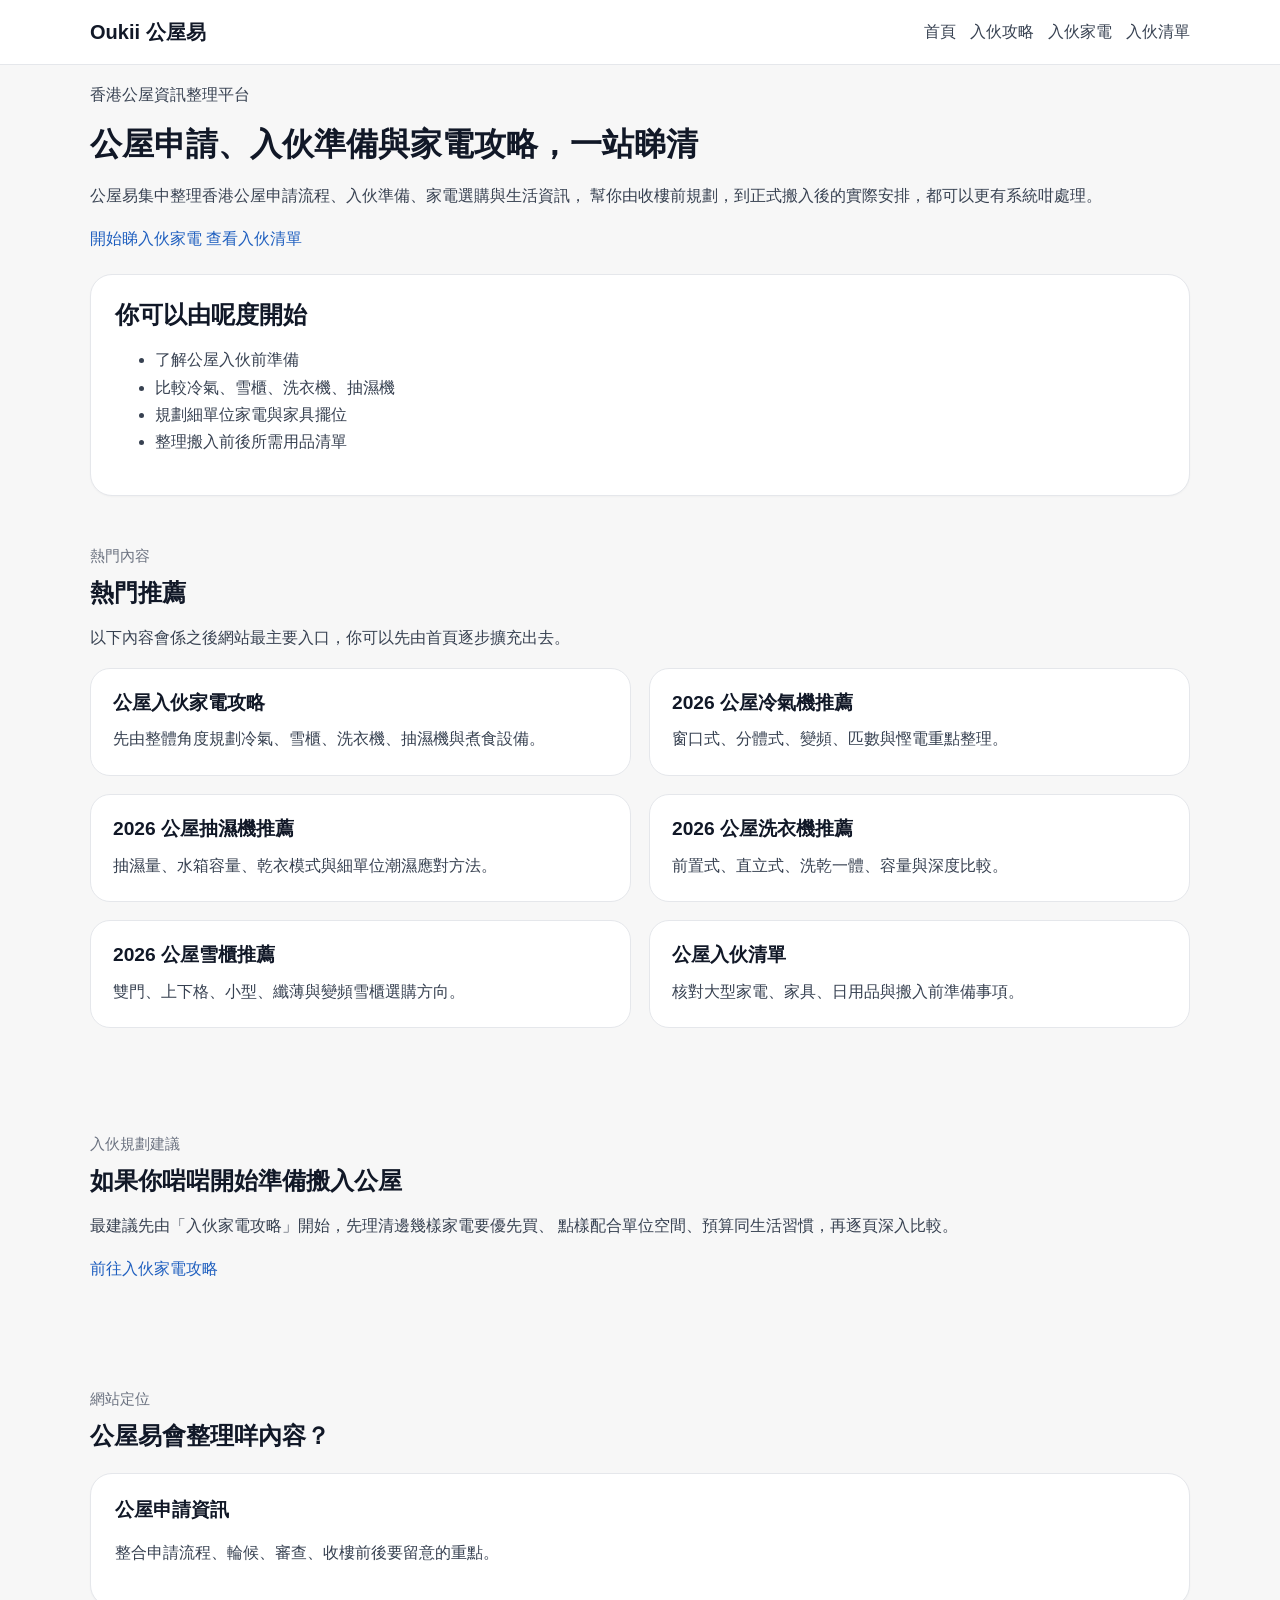
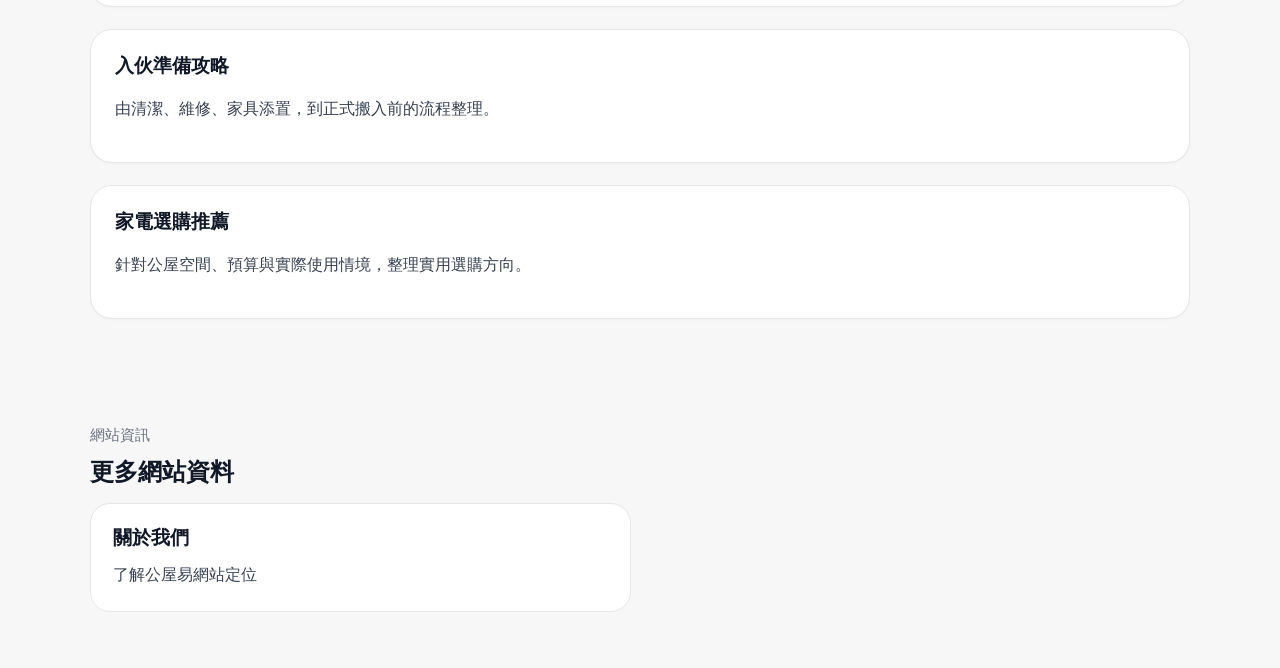
==== index.html @ 8ed2018b "Add all website pages" ====
<!DOCTYPE html>
<html lang="zh-HK">
<head>
  <meta charset="UTF-8">
  <meta name="viewport" content="width=device-width, initial-scale=1.0">
  <title>Oukii 公屋易｜香港公屋申請、入伙與家電攻略</title>
  <meta name="description" content="公屋易整理香港公屋申請流程、入伙準備、家電選購與實用生活資訊，協助住戶更有系統規劃新居。">
  <link rel="canonical" href="https://oukii.com/">
  <link rel="stylesheet" href="style.css">
</head>
<body>
  <header class="topbar">
    <div class="container topbar-inner">
      <a href="index.html" class="brand">Oukii 公屋易</a>

      <button class="menu-toggle" type="button" onclick="toggleMenu()" aria-label="切換選單">
        ☰
      </button>

      <nav class="nav" id="navLinks">
        <a href="index.html">首頁</a>
        <a href="move-in-guide.html">入伙攻略</a>
        <a href="move-in-appliances.html">入伙家電</a>
        <a href="move-in-checklist.html">入伙清單</a>
      </nav>
    </div>
  </header>

  <main>
    <section class="hero">
      <div class="container hero-grid">
        <div class="hero-copy">
          <p class="eyebrow">香港公屋資訊整理平台</p>
          <h1>公屋申請、入伙準備與家電攻略，一站睇清</h1>
          <p class="hero-text">
            公屋易集中整理香港公屋申請流程、入伙準備、家電選購與生活資訊，
            幫你由收樓前規劃，到正式搬入後的實際安排，都可以更有系統咁處理。
          </p>

          <div class="hero-actions">
            <a class="btn btn-primary" href="move-in-appliances.html">開始睇入伙家電</a>
            <a class="btn btn-secondary" href="move-in-checklist.html">查看入伙清單</a>
          </div>
        </div>

        <div class="hero-card card">
          <h2>你可以由呢度開始</h2>
          <ul class="hero-list">
            <li>了解公屋入伙前準備</li>
            <li>比較冷氣、雪櫃、洗衣機、抽濕機</li>
            <li>規劃細單位家電與家具擺位</li>
            <li>整理搬入前後所需用品清單</li>
          </ul>
        </div>
      </div>
    </section>

    <section class="section">
      <div class="container">
        <div class="section-heading">
          <p class="section-label">熱門內容</p>
          <h2>熱門推薦</h2>
          <p>以下內容會係之後網站最主要入口，你可以先由首頁逐步擴充出去。</p>
        </div>

        <div class="link-grid">
          <a class="link-card" href="move-in-appliances.html">
            <h3>公屋入伙家電攻略</h3>
            <p>先由整體角度規劃冷氣、雪櫃、洗衣機、抽濕機與煮食設備。</p>
          </a>

          <a class="link-card" href="best-aircon-guide.html">
            <h3>2026 公屋冷氣機推薦</h3>
            <p>窗口式、分體式、變頻、匹數與慳電重點整理。</p>
          </a>

          <a class="link-card" href="best-dehumidifier-guide.html">
            <h3>2026 公屋抽濕機推薦</h3>
            <p>抽濕量、水箱容量、乾衣模式與細單位潮濕應對方法。</p>
          </a>

          <a class="link-card" href="best-washing-machine-guide.html">
            <h3>2026 公屋洗衣機推薦</h3>
            <p>前置式、直立式、洗乾一體、容量與深度比較。</p>
          </a>

          <a class="link-card" href="best-fridge-guide.html">
            <h3>2026 公屋雪櫃推薦</h3>
            <p>雙門、上下格、小型、纖薄與變頻雪櫃選購方向。</p>
          </a>

          <a class="link-card" href="move-in-checklist.html">
            <h3>公屋入伙清單</h3>
            <p>核對大型家電、家具、日用品與搬入前準備事項。</p>
          </a>
        </div>
      </div>
    </section>

    <section class="section section-alt">
      <div class="container">
        <div class="cta-box">
          <div>
            <p class="section-label">入伙規劃建議</p>
            <h2>如果你啱啱開始準備搬入公屋</h2>
            <p>
              最建議先由「入伙家電攻略」開始，先理清邊幾樣家電要優先買、
              點樣配合單位空間、預算同生活習慣，再逐頁深入比較。
            </p>
          </div>
          <div class="cta-actions">
            <a class="btn btn-primary" href="move-in-appliances.html">前往入伙家電攻略</a>
          </div>
        </div>
      </div>
    </section>

    <section class="section">
      <div class="container">
        <div class="section-heading">
          <p class="section-label">網站定位</p>
          <h2>公屋易會整理咩內容？</h2>
        </div>

        <div class="info-grid">
          <div class="card info-card">
            <h3>公屋申請資訊</h3>
            <p>整合申請流程、輪候、審查、收樓前後要留意的重點。</p>
          </div>

          <div class="card info-card">
            <h3>入伙準備攻略</h3>
            <p>由清潔、維修、家具添置，到正式搬入前的流程整理。</p>
          </div>

          <div class="card info-card">
            <h3>家電選購推薦</h3>
            <p>針對公屋空間、預算與實際使用情境，整理實用選購方向。</p>
          </div>
        </div>
      </div>
    </section>

    <section class="section">
      <div class="container">
        <div class="section-heading">
          <p class="section-label">網站資訊</p>
          <h2>更多網站資料</h2>
        </div>

        <div class="link-grid">
          <a class="link-card" href="about.html">
            <h3>關於我們</h3>
            <p>了解公屋易網站定位
---- style.css ----
* {
  box-sizing: border-box;
}

body {
  margin: 0;
  font-family: "Noto Sans TC", "PingFang TC", "Microsoft JhengHei", sans-serif;
  background: #f7f7f7;
  color: #222;
  line-height: 1.7;
}

a {
  color: #1f5fbf;
  text-decoration: none;
}

a:hover {
  text-decoration: underline;
}

.container {
  width: min(1100px, 92%);
  margin: 0 auto;
}

.topbar {
  background: #ffffff;
  border-bottom: 1px solid #e5e7eb;
  position: sticky;
  top: 0;
  z-index: 100;
}

.topbar-inner {
  display: flex;
  align-items: center;
  justify-content: space-between;
  gap: 16px;
  min-height: 64px;
}

.brand {
  font-size: 1.25rem;
  font-weight: 700;
  color: #111827;
}

.nav {
  display: flex;
  flex-wrap: wrap;
  gap: 14px;
}

.nav a {
  color: #374151;
  font-weight: 500;
}

.menu-toggle {
  display: none;
  border: 1px solid #d1d5db;
  background: #fff;
  border-radius: 10px;
  padding: 8px 12px;
  cursor: pointer;
}

.section {
  padding: 32px 0 56px;
}

.section-label {
  color: #6b7280;
  font-size: 0.95rem;
  margin-bottom: 8px;
}

h1, h2, h3 {
  line-height: 1.3;
  color: #111827;
  margin-top: 0;
}

h1 {
  font-size: 2rem;
  margin-bottom: 16px;
}

h2 {
  font-size: 1.5rem;
  margin-bottom: 14px;
}

h3 {
  font-size: 1.2rem;
  margin-bottom: 10px;
}

p, li {
  font-size: 1rem;
  color: #374151;
}

.card {
  background: #ffffff;
  border: 1px solid #e5e7eb;
  border-radius: 22px;
  padding: 24px;
  margin-top: 22px;
  box-shadow: 0 1px 2px rgba(0, 0, 0, 0.03);
}

.info-card ul,
.info-card ol {
  padding-left: 1.4rem;
  margin: 0;
}

.info-card li + li {
  margin-top: 8px;
}

.link-grid {
  display: grid;
  grid-template-columns: repeat(2, minmax(0, 1fr));
  gap: 18px;
  margin-top: 16px;
}

.link-card {
  display: block;
  background: #fff;
  border: 1px solid #e5e7eb;
  border-radius: 20px;
  padding: 22px;
  transition: transform 0.15s ease, box-shadow 0.15s ease, border-color 0.15s ease;
  min-width: 0;
}

.link-card:hover {
  transform: translateY(-2px);
  box-shadow: 0 6px 18px rgba(0, 0, 0, 0.06);
  border-color: #cbd5e1;
  text-decoration: none;
}

.link-card h3 {
  margin-bottom: 10px;
  word-break: break-word;
}

.link-card p {
  margin: 0;
  word-break: break-word;
}

.related-reading .link-grid {
  margin-top: 18px;
}

.footer {
  background: #ffffff;
  border-top: 1px solid #e5e7eb;
  margin-top: 40px;
  padding: 28px 0;
}

.footer-links {
  display: flex;
  flex-wrap: wrap;
  gap: 12px 18px;
}

.footer-links a {
  color: #374151;
  font-size: 0.95rem;
}

img {
  max-width: 100%;
  height: auto;
  display: block;
}

@media (max-width: 900px) {
  .link-grid {
    grid-template-columns: 1fr;
  }
}

@media (max-width: 768px) {
  .topbar-inner {
    flex-wrap: wrap;
    align-items: flex-start;
    padding: 10px 0;
  }

  .menu-toggle {
    display: inline-block;
  }

  .nav {
    display: none;
    width: 100%;
    flex-direction: column;
    gap: 10px;
    padding-bottom: 10px;
  }

  .nav.show {
    display: flex;
  }

  h1 {
    font-size: 1.7rem;
  }

  h2 {
    font-size: 1.3rem;
  }

  .card,
  .link-card {
    padding: 18px;
  }

  .container {
    width: min(100%, 94%);
  }
}
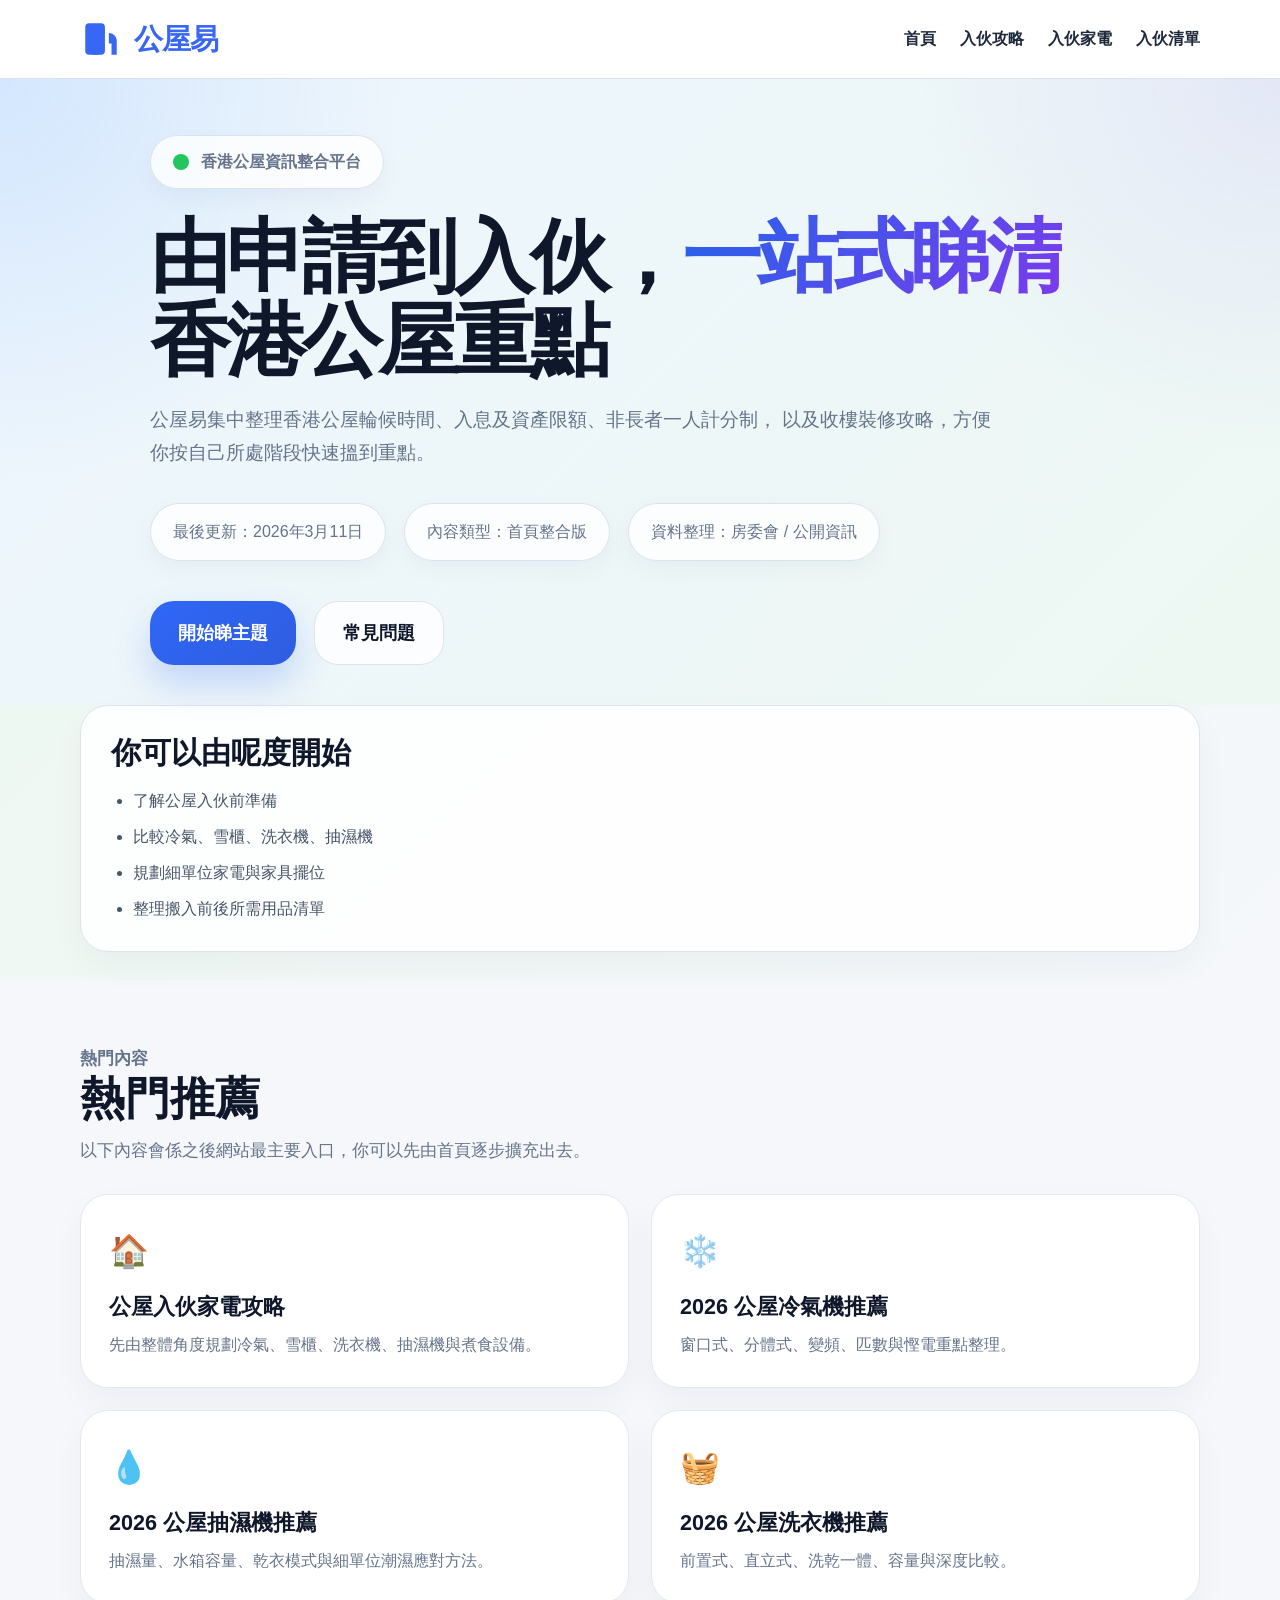
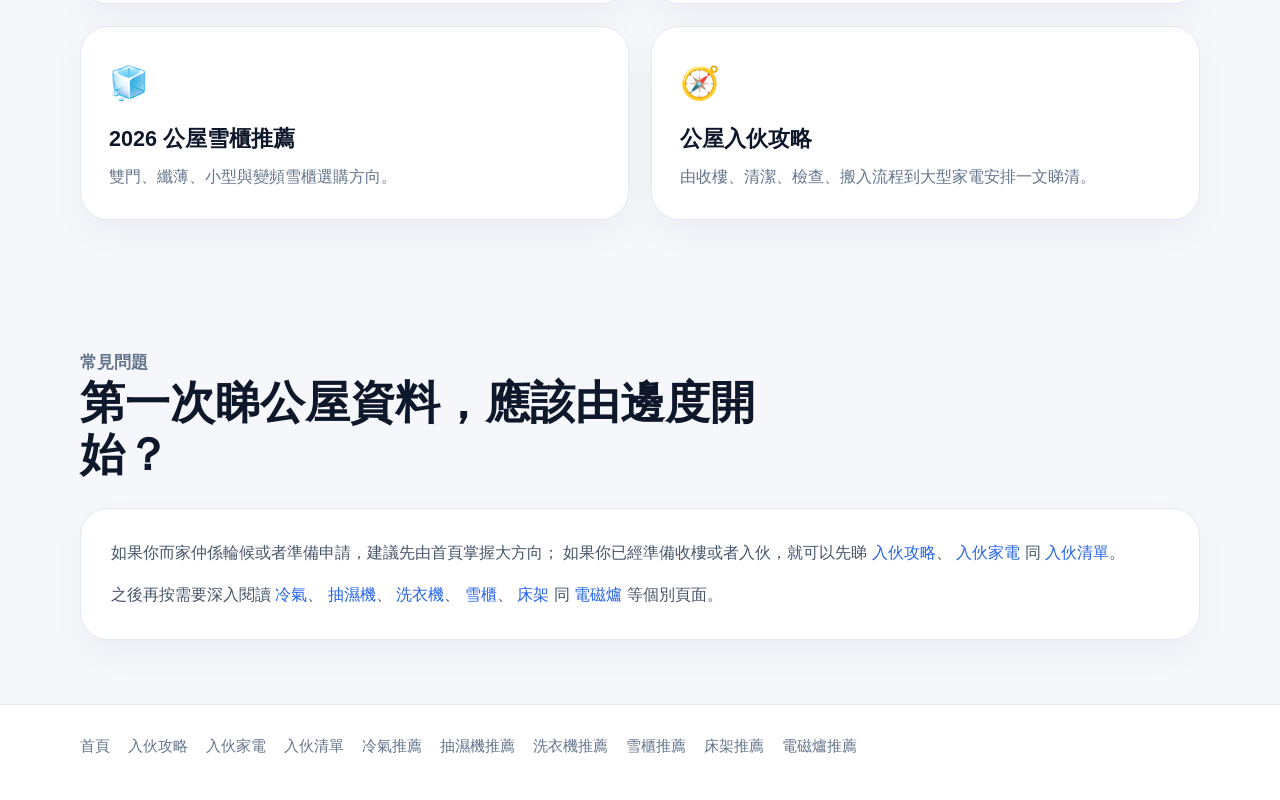
==== commit 7d80b884: "Update 3 pages" ====
--- a/index.html
+++ b/index.html
@@ -3,49 +3,89 @@
 <head>
   <meta charset="UTF-8">
   <meta name="viewport" content="width=device-width, initial-scale=1.0">
-  <title>Oukii 公屋易｜香港公屋申請、入伙與家電攻略</title>
-  <meta name="description" content="公屋易整理香港公屋申請流程、入伙準備、家電選購與實用生活資訊，協助住戶更有系統規劃新居。">
+  <title>公屋易｜由申請到入伙，一站式睇清香港公屋重點</title>
+  <meta name="description" content="公屋易集中整理香港公屋輪候時間、入息及資產限額、非長者一人計分制，以及入伙與收樓準備資訊，方便你按所處階段快速搵到重點。">
   <link rel="canonical" href="https://oukii.com/">
   <link rel="stylesheet" href="style.css">
 </head>
 <body>
-  <header class="topbar">
-    <div class="container topbar-inner">
-      <a href="index.html" class="brand">Oukii 公屋易</a>
+  <header class="site-header">
+    <div class="container header-inner">
+      <a href="index.html" class="site-brand" aria-label="公屋易首頁">
+        <span class="brand-icon">
+          <svg viewBox="0 0 64 64" aria-hidden="true">
+            <rect x="8" y="8" width="30" height="48" rx="6"></rect>
+            <rect x="15" y="15" width="6" height="6" rx="1"></rect>
+            <rect x="25" y="15" width="6" height="6" rx="1"></rect>
+            <rect x="15" y="25" width="6" height="6" rx="1"></rect>
+            <rect x="25" y="25" width="6" height="6" rx="1"></rect>
+            <rect x="19" y="40" width="10" height="16" rx="2"></rect>
+            <path d="M44 23c6 0 12 5 12 12v21h-8V39h-4z"></path>
+          </svg>
+        </span>
+        <span class="brand-text">公屋易</span>
+      </a>
 
-      <button class="menu-toggle" type="button" onclick="toggleMenu()" aria-label="切換選單">
-        ☰
-      </button>
-
-      <nav class="nav" id="navLinks">
+      <nav class="desktop-nav" aria-label="主要導航">
         <a href="index.html">首頁</a>
         <a href="move-in-guide.html">入伙攻略</a>
         <a href="move-in-appliances.html">入伙家電</a>
         <a href="move-in-checklist.html">入伙清單</a>
       </nav>
+
+      <button class="menu-toggle" type="button" onclick="toggleMenu()" aria-label="切換選單">☰</button>
     </div>
+
+    <nav class="mobile-nav" id="mobileNav" aria-label="手機導航">
+      <a href="index.html">首頁</a>
+      <a href="move-in-guide.html">入伙攻略</a>
+      <a href="move-in-appliances.html">入伙家電</a>
+      <a href="move-in-checklist.html">入伙清單</a>
+      <a href="best-aircon-guide.html">冷氣推薦</a>
+      <a href="best-dehumidifier-guide.html">抽濕機推薦</a>
+      <a href="best-washing-machine-guide.html">洗衣機推薦</a>
+      <a href="best-fridge-guide.html">雪櫃推薦</a>
+      <a href="best-bed-guide.html">床架推薦</a>
+      <a href="best-induction-cooker-guide.html">電磁爐推薦</a>
+    </nav>
   </header>
 
   <main>
-    <section class="hero">
-      <div class="container hero-grid">
-        <div class="hero-copy">
-          <p class="eyebrow">香港公屋資訊整理平台</p>
-          <h1>公屋申請、入伙準備與家電攻略，一站睇清</h1>
-          <p class="hero-text">
-            公屋易集中整理香港公屋申請流程、入伙準備、家電選購與生活資訊，
-            幫你由收樓前規劃，到正式搬入後的實際安排，都可以更有系統咁處理。
-          </p>
-
-          <div class="hero-actions">
-            <a class="btn btn-primary" href="move-in-appliances.html">開始睇入伙家電</a>
-            <a class="btn btn-secondary" href="move-in-checklist.html">查看入伙清單</a>
-          </div>
+    <section class="hero-section">
+      <div class="container hero-wrap">
+        <div class="hero-topline">
+          <span class="status-dot"></span>
+          香港公屋資訊整合平台
         </div>
 
-        <div class="hero-card card">
+        <h1 class="hero-title">
+          由申請到入伙，<span class="highlight">一站式睇清</span><br>
+          香港公屋重點
+        </h1>
+
+        <p class="hero-desc">
+          公屋易集中整理香港公屋輪候時間、入息及資產限額、非長者一人計分制，
+          以及收樓裝修攻略，方便你按自己所處階段快速搵到重點。
+        </p>
+
+        <div class="hero-meta">
+          <span class="meta-pill">最後更新：2026年3月11日</span>
+          <span class="meta-pill">內容類型：首頁整合版</span>
+          <span class="meta-pill">資料整理：房委會 / 公開資訊</span>
+        </div>
+
+        <div class="hero-actions">
+          <a href="#topics" class="primary-btn">開始睇主題</a>
+          <a href="#faq" class="secondary-btn">常見問題</a>
+        </div>
+      </div>
+    </section>
+
+    <section class="quick-section">
+      <div class="container">
+        <div class="quick-card">
           <h2>你可以由呢度開始</h2>
-          <ul class="hero-list">
+          <ul>
             <li>了解公屋入伙前準備</li>
             <li>比較冷氣、雪櫃、洗衣機、抽濕機</li>
             <li>規劃細單位家電與家具擺位</li>
@@ -55,100 +95,100 @@
       </div>
     </section>
 
-    <section class="section">
+    <section class="topics-section" id="topics">
       <div class="container">
         <div class="section-heading">
-          <p class="section-label">熱門內容</p>
+          <p class="section-kicker">熱門內容</p>
           <h2>熱門推薦</h2>
           <p>以下內容會係之後網站最主要入口，你可以先由首頁逐步擴充出去。</p>
         </div>
 
-        <div class="link-grid">
-          <a class="link-card" href="move-in-appliances.html">
+        <div class="feature-grid">
+          <a class="feature-card" href="move-in-appliances.html">
+            <div class="feature-icon">🏠</div>
             <h3>公屋入伙家電攻略</h3>
             <p>先由整體角度規劃冷氣、雪櫃、洗衣機、抽濕機與煮食設備。</p>
           </a>
 
-          <a class="link-card" href="best-aircon-guide.html">
+          <a class="feature-card" href="best-aircon-guide.html">
+            <div class="feature-icon">❄️</div>
             <h3>2026 公屋冷氣機推薦</h3>
             <p>窗口式、分體式、變頻、匹數與慳電重點整理。</p>
           </a>
 
-          <a class="link-card" href="best-dehumidifier-guide.html">
+          <a class="feature-card" href="best-dehumidifier-guide.html">
+            <div class="feature-icon">💧</div>
             <h3>2026 公屋抽濕機推薦</h3>
             <p>抽濕量、水箱容量、乾衣模式與細單位潮濕應對方法。</p>
           </a>
 
-          <a class="link-card" href="best-washing-machine-guide.html">
+          <a class="feature-card" href="best-washing-machine-guide.html">
+            <div class="feature-icon">🧺</div>
             <h3>2026 公屋洗衣機推薦</h3>
             <p>前置式、直立式、洗乾一體、容量與深度比較。</p>
           </a>
 
-          <a class="link-card" href="best-fridge-guide.html">
+          <a class="feature-card" href="best-fridge-guide.html">
+            <div class="feature-icon">🧊</div>
             <h3>2026 公屋雪櫃推薦</h3>
-            <p>雙門、上下格、小型、纖薄與變頻雪櫃選購方向。</p>
+            <p>雙門、纖薄、小型與變頻雪櫃選購方向。</p>
           </a>
 
-          <a class="link-card" href="move-in-checklist.html">
-            <h3>公屋入伙清單</h3>
-            <p>核對大型家電、家具、日用品與搬入前準備事項。</p>
+          <a class="feature-card" href="move-in-guide.html">
+            <div class="feature-icon">🧭</div>
+            <h3>公屋入伙攻略</h3>
+            <p>由收樓、清潔、檢查、搬入流程到大型家電安排一文睇清。</p>
           </a>
         </div>
       </div>
     </section>
 
-    <section class="section section-alt">
+    <section class="info-section" id="faq">
       <div class="container">
-        <div class="cta-box">
-          <div>
-            <p class="section-label">入伙規劃建議</p>
-            <h2>如果你啱啱開始準備搬入公屋</h2>
-            <p>
-              最建議先由「入伙家電攻略」開始，先理清邊幾樣家電要優先買、
-              點樣配合單位空間、預算同生活習慣，再逐頁深入比較。
-            </p>
-          </div>
-          <div class="cta-actions">
-            <a class="btn btn-primary" href="move-in-appliances.html">前往入伙家電攻略</a>
-          </div>
+        <div class="section-heading">
+          <p class="section-kicker">常見問題</p>
+          <h2>第一次睇公屋資料，應該由邊度開始？</h2>
+        </div>
+
+        <div class="faq-card">
+          <p>
+            如果你而家仲係輪候或者準備申請，建議先由首頁掌握大方向；
+            如果你已經準備收樓或者入伙，就可以先睇
+            <a href="move-in-guide.html">入伙攻略</a>、
+            <a href="move-in-appliances.html">入伙家電</a>
+            同 <a href="move-in-checklist.html">入伙清單</a>。
+          </p>
+          <p>
+            之後再按需要深入閱讀
+            <a href="best-aircon-guide.html">冷氣</a>、
+            <a href="best-dehumidifier-guide.html">抽濕機</a>、
+            <a href="best-washing-machine-guide.html">洗衣機</a>、
+            <a href="best-fridge-guide.html">雪櫃</a>、
+            <a href="best-bed-guide.html">床架</a>
+            同 <a href="best-induction-cooker-guide.html">電磁爐</a> 等個別頁面。
+          </p>
         </div>
       </div>
     </section>
+  </main>
 
-    <section class="section">
-      <div class="container">
-        <div class="section-heading">
-          <p class="section-label">網站定位</p>
-          <h2>公屋易會整理咩內容？</h2>
-        </div>
+  <footer class="site-footer">
+    <div class="container">
+      <div class="footer-links">
+        <a href="index.html">首頁</a>
+        <a href="move-in-guide.html">入伙攻略</a>
+        <a href="move-in-appliances.html">入伙家電</a>
+        <a href="move-in-checklist.html">入伙清單</a>
+        <a href="best-aircon-guide.html">冷氣推薦</a>
+        <a href="best-dehumidifier-guide.html">抽濕機推薦</a>
+        <a href="best-washing-machine-guide.html">洗衣機推薦</a>
+        <a href="best-fridge-guide.html">雪櫃推薦</a>
+        <a href="best-bed-guide.html">床架推薦</a>
+        <a href="best-induction-cooker-guide.html">電磁爐推薦</a>
+      </div>
+    </div>
+  </footer>
 
-        <div class="info-grid">
-          <div class="card info-card">
-            <h3>公屋申請資訊</h3>
-            <p>整合申請流程、輪候、審查、收樓前後要留意的重點。</p>
-          </div>
-
-          <div class="card info-card">
-            <h3>入伙準備攻略</h3>
-            <p>由清潔、維修、家具添置，到正式搬入前的流程整理。</p>
-          </div>
-
-          <div class="card info-card">
-            <h3>家電選購推薦</h3>
-            <p>針對公屋空間、預算與實際使用情境，整理實用選購方向。</p>
-          </div>
-        </div>
-      </div>
-    </section>
-
-    <section class="section">
-      <div class="container">
-        <div class="section-heading">
-          <p class="section-label">網站資訊</p>
-          <h2>更多網站資料</h2>
-        </div>
-
-        <div class="link-grid">
-          <a class="link-card" href="about.html">
-            <h3>關於我們</h3>
-            <p>了解公屋易網站定位
+  <script src="script.js"></script>
+</body>
+</html>
--- a/style.css
+++ b/style.css
@@ -1,169 +1,354 @@
 * {
   box-sizing: border-box;
+}
+
+html {
+  scroll-behavior: smooth;
 }
 
 body {
   margin: 0;
   font-family: "Noto Sans TC", "PingFang TC", "Microsoft JhengHei", sans-serif;
-  background: #f7f7f7;
-  color: #222;
-  line-height: 1.7;
+  color: #0f172a;
+  background: #f5f7fb;
+  line-height: 1.75;
 }
 
 a {
-  color: #1f5fbf;
   text-decoration: none;
-}
-
-a:hover {
-  text-decoration: underline;
+  color: #2563eb;
+}
+
+img,
+svg {
+  display: block;
+  max-width: 100%;
 }
 
 .container {
-  width: min(1100px, 92%);
+  width: min(1120px, 92%);
   margin: 0 auto;
 }
 
-.topbar {
-  background: #ffffff;
-  border-bottom: 1px solid #e5e7eb;
+.site-header {
   position: sticky;
   top: 0;
-  z-index: 100;
-}
-
-.topbar-inner {
+  z-index: 1000;
+  background: rgba(255, 255, 255, 0.92);
+  backdrop-filter: blur(14px);
+  border-bottom: 1px solid rgba(203, 213, 225, 0.7);
+}
+
+.header-inner {
+  min-height: 78px;
   display: flex;
   align-items: center;
   justify-content: space-between;
-  gap: 16px;
-  min-height: 64px;
-}
-
-.brand {
-  font-size: 1.25rem;
-  font-weight: 700;
-  color: #111827;
-}
-
-.nav {
+  gap: 18px;
+}
+
+.site-brand {
+  display: inline-flex;
+  align-items: center;
+  gap: 12px;
+}
+
+.brand-icon {
+  width: 42px;
+  height: 42px;
+  color: #3867f5;
+  flex-shrink: 0;
+}
+
+.brand-icon svg {
+  width: 100%;
+  height: 100%;
+  fill: currentColor;
+}
+
+.brand-text {
+  font-size: 1.8rem;
+  font-weight: 800;
+  letter-spacing: -0.03em;
+  color: #3867f5;
+}
+
+.desktop-nav {
+  display: flex;
+  align-items: center;
+  gap: 24px;
+}
+
+.desktop-nav a {
+  color: #1e293b;
+  font-weight: 600;
+}
+
+.desktop-nav a:hover {
+  color: #3867f5;
+}
+
+.menu-toggle {
+  display: none;
+  border: 1px solid #dbe3ef;
+  background: #fff;
+  color: #0f172a;
+  font-size: 1.4rem;
+  border-radius: 14px;
+  padding: 8px 12px;
+  cursor: pointer;
+}
+
+.mobile-nav {
+  display: none;
+  border-top: 1px solid #e5e7eb;
+  background: #ffffff;
+  padding: 10px 4%;
+}
+
+.mobile-nav a {
+  display: block;
+  padding: 12px 4px;
+  color: #1e293b;
+  font-weight: 600;
+}
+
+.mobile-nav.show {
+  display: block;
+}
+
+.hero-section {
+  padding: 56px 0 48px;
+  background:
+    radial-gradient(circle at top left, rgba(96, 165, 250, 0.18), transparent 28%),
+    radial-gradient(circle at top right, rgba(167, 139, 250, 0.14), transparent 26%),
+    linear-gradient(135deg, #edf5ff 0%, #eef8f2 100%);
+}
+
+.hero-wrap {
+  max-width: 980px;
+}
+
+.hero-topline {
+  width: fit-content;
+  display: inline-flex;
+  align-items: center;
+  gap: 12px;
+  padding: 12px 22px;
+  border-radius: 999px;
+  background: rgba(255, 255, 255, 0.82);
+  border: 1px solid #dbe3ef;
+  color: #64748b;
+  font-size: 1rem;
+  font-weight: 600;
+  box-shadow: 0 10px 25px rgba(15, 23, 42, 0.04);
+}
+
+.status-dot {
+  width: 16px;
+  height: 16px;
+  border-radius: 50%;
+  background: #22c55e;
+  display: inline-block;
+}
+
+.hero-title {
+  margin: 26px 0 20px;
+  font-size: clamp(2.5rem, 7vw, 5rem);
+  line-height: 1.05;
+  letter-spacing: -0.05em;
+  font-weight: 900;
+  color: #0f172a;
+}
+
+.highlight {
+  background: linear-gradient(135deg, #2563eb, #7c3aed);
+  -webkit-background-clip: text;
+  -webkit-text-fill-color: transparent;
+  background-clip: text;
+  color: transparent;
+}
+
+.hero-desc {
+  max-width: 860px;
+  margin: 0;
+  font-size: 1.18rem;
+  color: #64748b;
+}
+
+.hero-meta {
   display: flex;
   flex-wrap: wrap;
-  gap: 14px;
-}
-
-.nav a {
-  color: #374151;
+  gap: 16px 18px;
+  margin-top: 34px;
+}
+
+.meta-pill {
+  display: inline-flex;
+  align-items: center;
+  justify-content: center;
+  padding: 14px 22px;
+  min-height: 54px;
+  border-radius: 999px;
+  background: rgba(255, 255, 255, 0.82);
+  border: 1px solid #dbe3ef;
+  color: #64748b;
   font-weight: 500;
-}
-
-.menu-toggle {
-  display: none;
-  border: 1px solid #d1d5db;
-  background: #fff;
-  border-radius: 10px;
-  padding: 8px 12px;
-  cursor: pointer;
-}
-
-.section {
-  padding: 32px 0 56px;
-}
-
-.section-label {
-  color: #6b7280;
+  box-shadow: 0 8px 24px rgba(15, 23, 42, 0.04);
+}
+
+.hero-actions {
+  display: flex;
+  flex-wrap: wrap;
+  gap: 18px;
+  margin-top: 40px;
+}
+
+.primary-btn,
+.secondary-btn {
+  display: inline-flex;
+  align-items: center;
+  justify-content: center;
+  min-height: 64px;
+  padding: 0 28px;
+  border-radius: 24px;
+  font-size: 1.15rem;
+  font-weight: 800;
+  transition: transform 0.15s ease, box-shadow 0.15s ease;
+}
+
+.primary-btn {
+  background: linear-gradient(135deg, #2f67f6, #2f5de0);
+  color: #ffffff;
+  box-shadow: 0 18px 36px rgba(47, 103, 246, 0.24);
+}
+
+.secondary-btn {
+  background: rgba(255, 255, 255, 0.82);
+  color: #0f172a;
+  border: 1px solid #dbe3ef;
+}
+
+.quick-section {
+  margin-top: -8px;
+  padding: 0 0 28px;
+  background: linear-gradient(135deg, #eef8f2 0%, #f5f7fb 100%);
+}
+
+.quick-card {
+  background: rgba(255, 255, 255, 0.9);
+  border: 1px solid #dbe3ef;
+  border-radius: 28px;
+  padding: 28px 30px;
+  box-shadow: 0 14px 34px rgba(15, 23, 42, 0.04);
+}
+
+.quick-card h2 {
+  margin: 0 0 16px;
+  font-size: 1.9rem;
+  line-height: 1.2;
+}
+
+.quick-card ul {
+  margin: 0;
+  padding-left: 1.4rem;
+  color: #475569;
+}
+
+.quick-card li + li {
+  margin-top: 8px;
+}
+
+.topics-section,
+.info-section {
+  padding: 64px 0;
+}
+
+.section-heading {
+  max-width: 760px;
+  margin-bottom: 28px;
+}
+
+.section-kicker {
+  margin: 0 0 10px;
+  color: #64748b;
   font-size: 0.95rem;
-  margin-bottom: 8px;
-}
-
-h1, h2, h3 {
-  line-height: 1.3;
-  color: #111827;
-  margin-top: 0;
-}
-
-h1 {
-  font-size: 2rem;
-  margin-bottom: 16px;
-}
-
-h2 {
-  font-size: 1.5rem;
-  margin-bottom: 14px;
-}
-
-h3 {
-  font-size: 1.2rem;
-  margin-bottom: 10px;
-}
-
-p, li {
-  font-size: 1rem;
-  color: #374151;
-}
-
-.card {
-  background: #ffffff;
-  border: 1px solid #e5e7eb;
-  border-radius: 22px;
-  padding: 24px;
-  margin-top: 22px;
-  box-shadow: 0 1px 2px rgba(0, 0, 0, 0.03);
-}
-
-.info-card ul,
-.info-card ol {
-  padding-left: 1.4rem;
+  font-weight: 700;
+}
+
+.section-heading h2 {
+  margin: 0 0 12px;
+  font-size: clamp(1.9rem, 4vw, 2.8rem);
+  line-height: 1.15;
+  color: #0f172a;
+}
+
+.section-heading p {
   margin: 0;
-}
-
-.info-card li + li {
-  margin-top: 8px;
-}
-
-.link-grid {
+  color: #64748b;
+  font-size: 1.05rem;
+}
+
+.feature-grid {
   display: grid;
   grid-template-columns: repeat(2, minmax(0, 1fr));
-  gap: 18px;
-  margin-top: 16px;
-}
-
-.link-card {
+  gap: 22px;
+}
+
+.feature-card {
   display: block;
-  background: #fff;
-  border: 1px solid #e5e7eb;
-  border-radius: 20px;
-  padding: 22px;
+  background: #ffffff;
+  border: 1px solid #e2e8f0;
+  border-radius: 28px;
+  padding: 28px;
+  box-shadow: 0 14px 34px rgba(15, 23, 42, 0.04);
   transition: transform 0.15s ease, box-shadow 0.15s ease, border-color 0.15s ease;
-  min-width: 0;
-}
-
-.link-card:hover {
+}
+
+.feature-card:hover {
   transform: translateY(-2px);
-  box-shadow: 0 6px 18px rgba(0, 0, 0, 0.06);
-  border-color: #cbd5e1;
-  text-decoration: none;
-}
-
-.link-card h3 {
-  margin-bottom: 10px;
-  word-break: break-word;
-}
-
-.link-card p {
+  border-color: #c7d2fe;
+  box-shadow: 0 18px 40px rgba(59, 130, 246, 0.08);
+}
+
+.feature-icon {
+  font-size: 2rem;
+  margin-bottom: 14px;
+}
+
+.feature-card h3 {
+  margin: 0 0 10px;
+  font-size: 1.35rem;
+  line-height: 1.3;
+  color: #0f172a;
+}
+
+.feature-card p {
   margin: 0;
-  word-break: break-word;
-}
-
-.related-reading .link-grid {
-  margin-top: 18px;
-}
-
-.footer {
+  color: #64748b;
+}
+
+.faq-card {
   background: #ffffff;
-  border-top: 1px solid #e5e7eb;
-  margin-top: 40px;
-  padding: 28px 0;
+  border: 1px solid #e2e8f0;
+  border-radius: 28px;
+  padding: 30px;
+  box-shadow: 0 14px 34px rgba(15, 23, 42, 0.04);
+}
+
+.faq-card p {
+  margin: 0 0 14px;
+  color: #475569;
+}
+
+.faq-card p:last-child {
+  margin-bottom: 0;
+}
+
+.site-footer {
+  padding: 28px 0 40px;
+  background: #ffffff;
+  border-top: 1px solid #e2e8f0;
 }
 
 .footer-links {
@@ -173,59 +358,96 @@
 }
 
 .footer-links a {
-  color: #374151;
+  color: #64748b;
   font-size: 0.95rem;
 }
 
-img {
-  max-width: 100%;
-  height: auto;
-  display: block;
-}
-
-@media (max-width: 900px) {
-  .link-grid {
+@media (max-width: 768px) {
+  .desktop-nav {
+    display: none;
+  }
+
+  .menu-toggle {
+    display: inline-flex;
+    align-items: center;
+    justify-content: center;
+  }
+
+  .header-inner {
+    min-height: 72px;
+  }
+
+  .brand-text {
+    font-size: 1.5rem;
+  }
+
+  .brand-icon {
+    width: 38px;
+    height: 38px;
+  }
+
+  .hero-section {
+    padding: 34px 0 40px;
+  }
+
+  .hero-topline {
+    font-size: 0.94rem;
+    padding: 10px 18px;
+  }
+
+  .hero-title {
+    margin-top: 22px;
+    font-size: clamp(2.2rem, 11vw, 3.8rem);
+    line-height: 1.08;
+  }
+
+  .hero-desc {
+    font-size: 1.02rem;
+  }
+
+  .hero-meta {
+    gap: 14px;
+    margin-top: 28px;
+  }
+
+  .meta-pill {
+    width: 100%;
+    justify-content: center;
+    text-align: center;
+    padding: 13px 18px;
+  }
+
+  .hero-actions {
+    flex-direction: column;
+    gap: 16px;
+  }
+
+  .primary-btn,
+  .secondary-btn {
+    width: 100%;
+    min-height: 60px;
+    font-size: 1.08rem;
+  }
+
+  .quick-card {
+    padding: 24px;
+  }
+
+  .quick-card h2 {
+    font-size: 1.6rem;
+  }
+
+  .topics-section,
+  .info-section {
+    padding: 52px 0;
+  }
+
+  .feature-grid {
     grid-template-columns: 1fr;
   }
-}
-
-@media (max-width: 768px) {
-  .topbar-inner {
-    flex-wrap: wrap;
-    align-items: flex-start;
-    padding: 10px 0;
-  }
-
-  .menu-toggle {
-    display: inline-block;
-  }
-
-  .nav {
-    display: none;
-    width: 100%;
-    flex-direction: column;
-    gap: 10px;
-    padding-bottom: 10px;
-  }
-
-  .nav.show {
-    display: flex;
-  }
-
-  h1 {
-    font-size: 1.7rem;
-  }
-
-  h2 {
-    font-size: 1.3rem;
-  }
-
-  .card,
-  .link-card {
-    padding: 18px;
-  }
-
-  .container {
-    width: min(100%, 94%);
-  }
-}
+
+  .feature-card,
+  .faq-card {
+    padding: 24px;
+  }
+}
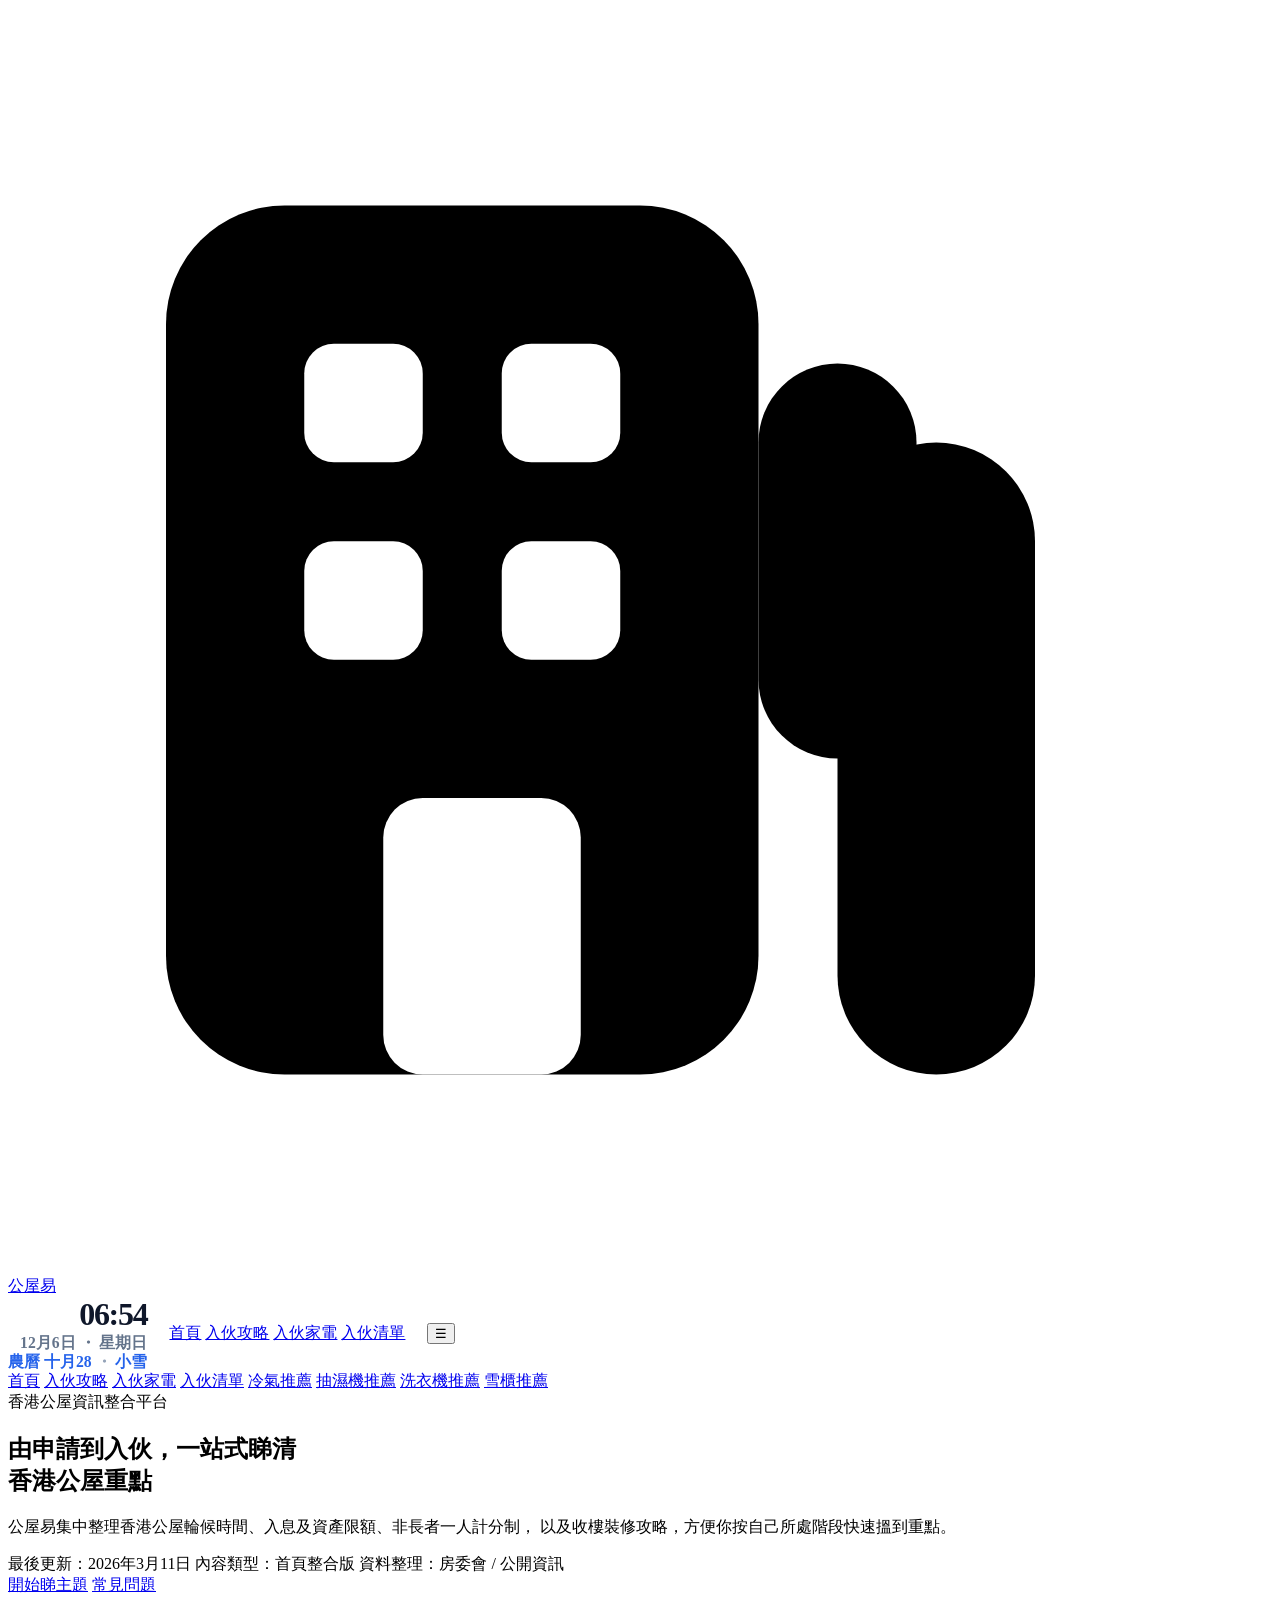
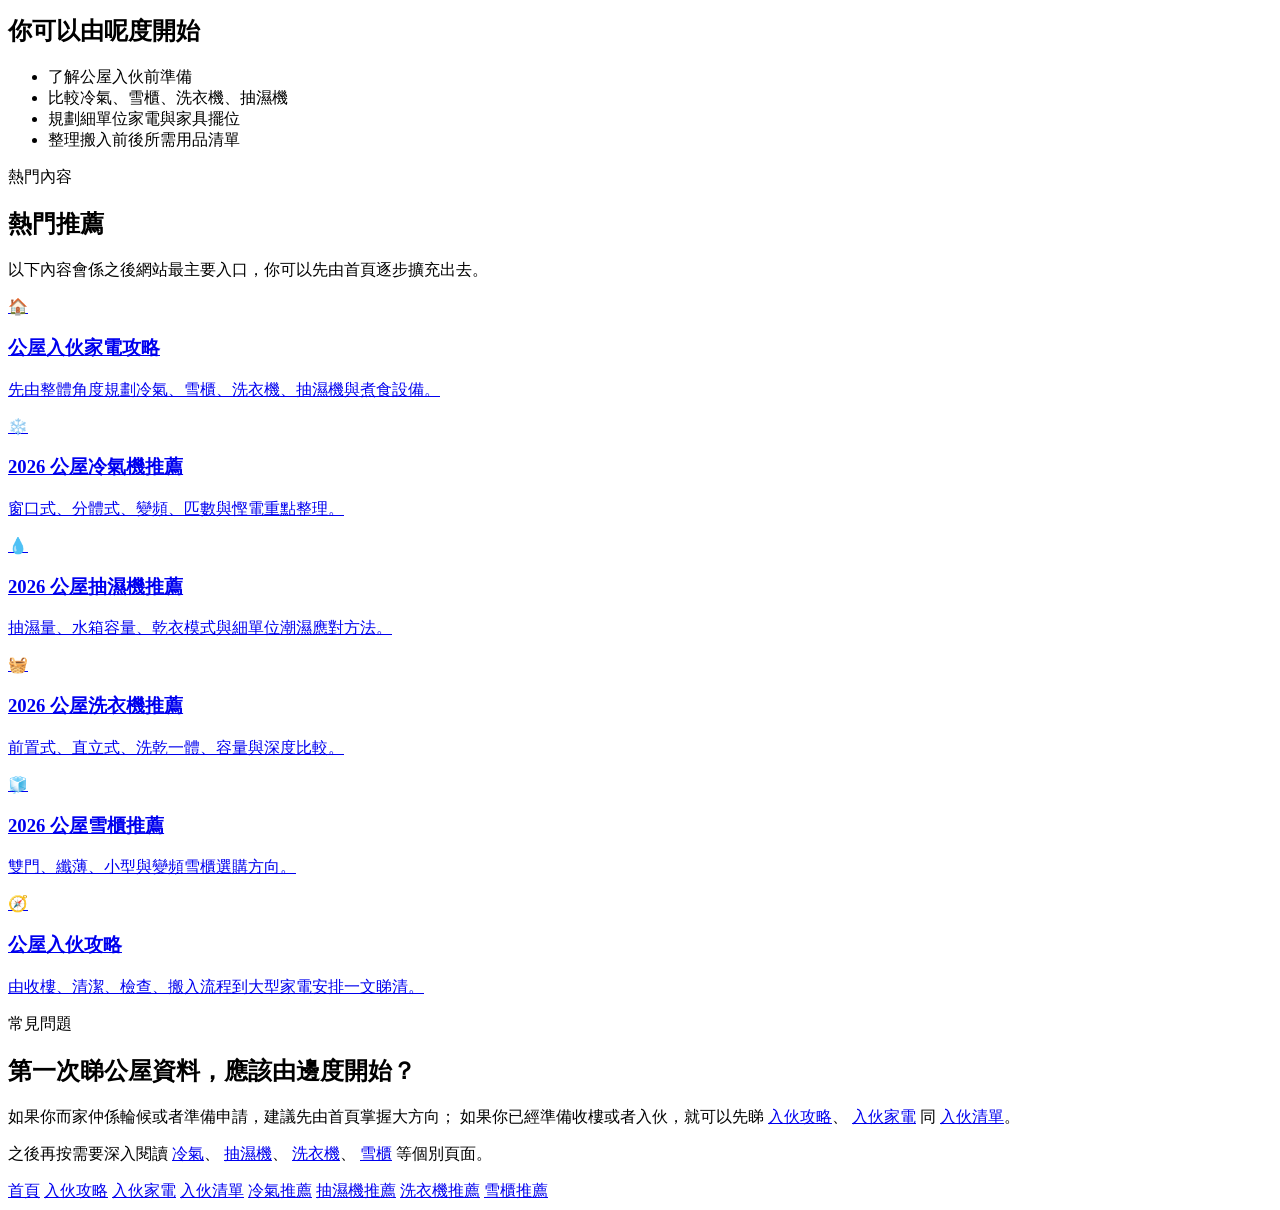
==== commit 079ebf2c: "Update website" ====
--- a/index.html
+++ b/index.html
@@ -4,7 +4,7 @@
   <meta charset="UTF-8">
   <meta name="viewport" content="width=device-width, initial-scale=1.0">
   <title>公屋易｜由申請到入伙，一站式睇清香港公屋重點</title>
-  <meta name="description" content="公屋易集中整理香港公屋輪候時間、入息及資產限額、非長者一人計分制，以及入伙與收樓準備資訊，方便你按所處階段快速搵到重點。">
+  <meta name="description" content="公屋易集中整理香港公屋輪候時間、入息及資產限額、非長者一人計分制，以及收樓裝修攻略，方便你按自己所處階段快速搵到重點。">
   <link rel="canonical" href="https://oukii.com/">
   <link rel="stylesheet" href="style.css">
 </head>
@@ -12,28 +12,45 @@
   <header class="site-header">
     <div class="container header-inner">
       <a href="index.html" class="site-brand" aria-label="公屋易首頁">
-        <span class="brand-icon">
-          <svg viewBox="0 0 64 64" aria-hidden="true">
-            <rect x="8" y="8" width="30" height="48" rx="6"></rect>
-            <rect x="15" y="15" width="6" height="6" rx="1"></rect>
-            <rect x="25" y="15" width="6" height="6" rx="1"></rect>
-            <rect x="15" y="25" width="6" height="6" rx="1"></rect>
-            <rect x="25" y="25" width="6" height="6" rx="1"></rect>
-            <rect x="19" y="40" width="10" height="16" rx="2"></rect>
-            <path d="M44 23c6 0 12 5 12 12v21h-8V39h-4z"></path>
+        <span class="brand-icon" aria-hidden="true">
+          <svg viewBox="0 0 64 64" role="img">
+            <rect x="8" y="10" width="30" height="44" rx="6"></rect>
+            <rect x="15" y="17" width="6" height="6" rx="1.5" fill="white"></rect>
+            <rect x="25" y="17" width="6" height="6" rx="1.5" fill="white"></rect>
+            <rect x="15" y="27" width="6" height="6" rx="1.5" fill="white"></rect>
+            <rect x="25" y="27" width="6" height="6" rx="1.5" fill="white"></rect>
+            <rect x="19" y="40" width="10" height="14" rx="2" fill="white"></rect>
+            <rect x="42" y="22" width="10" height="32" rx="5"></rect>
+            <rect x="38" y="18" width="8" height="20" rx="4"></rect>
           </svg>
         </span>
         <span class="brand-text">公屋易</span>
       </a>
 
-      <nav class="desktop-nav" aria-label="主要導航">
-        <a href="index.html">首頁</a>
-        <a href="move-in-guide.html">入伙攻略</a>
-        <a href="move-in-appliances.html">入伙家電</a>
-        <a href="move-in-checklist.html">入伙清單</a>
-      </nav>
-
-      <button class="menu-toggle" type="button" onclick="toggleMenu()" aria-label="切換選單">☰</button>
+      <div class="header-right">
+        <div class="header-datetime" aria-label="日期與時間資訊">
+          <div class="datetime-time" id="hkTime">01:42</div>
+          <div class="datetime-date-line">
+            <span id="solarDate">3月12日</span>
+            <span>・</span>
+            <span id="weekday">星期四</span>
+          </div>
+          <div class="datetime-lunar-line">
+            <span id="lunarDate">農曆 正月廿四</span>
+            <span class="solar-term-dot">・</span>
+            <span id="solarTerm">驚蟄</span>
+          </div>
+        </div>
+
+        <nav class="desktop-nav" aria-label="主要導航">
+          <a href="index.html">首頁</a>
+          <a href="move-in-guide.html">入伙攻略</a>
+          <a href="move-in-appliances.html">入伙家電</a>
+          <a href="move-in-checklist.html">入伙清單</a>
+        </nav>
+
+        <button class="menu-toggle" type="button" onclick="toggleMenu()" aria-label="切換選單">☰</button>
+      </div>
     </div>
 
     <nav class="mobile-nav" id="mobileNav" aria-label="手機導航">
@@ -45,8 +62,6 @@
       <a href="best-dehumidifier-guide.html">抽濕機推薦</a>
       <a href="best-washing-machine-guide.html">洗衣機推薦</a>
       <a href="best-fridge-guide.html">雪櫃推薦</a>
-      <a href="best-bed-guide.html">床架推薦</a>
-      <a href="best-induction-cooker-guide.html">電磁爐推薦</a>
     </nav>
   </header>
 
@@ -163,9 +178,8 @@
             <a href="best-aircon-guide.html">冷氣</a>、
             <a href="best-dehumidifier-guide.html">抽濕機</a>、
             <a href="best-washing-machine-guide.html">洗衣機</a>、
-            <a href="best-fridge-guide.html">雪櫃</a>、
-            <a href="best-bed-guide.html">床架</a>
-            同 <a href="best-induction-cooker-guide.html">電磁爐</a> 等個別頁面。
+            <a href="best-fridge-guide.html">雪櫃</a>
+            等個別頁面。
           </p>
         </div>
       </div>
@@ -183,8 +197,6 @@
         <a href="best-dehumidifier-guide.html">抽濕機推薦</a>
         <a href="best-washing-machine-guide.html">洗衣機推薦</a>
         <a href="best-fridge-guide.html">雪櫃推薦</a>
-        <a href="best-bed-guide.html">床架推薦</a>
-        <a href="best-induction-cooker-guide.html">電磁爐推薦</a>
       </div>
     </div>
   </footer>
--- a/style.css
+++ b/style.css
@@ -1,453 +1,41 @@
-* {
-  box-sizing: border-box;
+.header-right {
+  display: flex;
+  align-items: center;
+  gap: 22px;
 }
 
-html {
-  scroll-behavior: smooth;
+.header-datetime {
+  text-align: right;
+  line-height: 1.1;
 }
 
-body {
-  margin: 0;
-  font-family: "Noto Sans TC", "PingFang TC", "Microsoft JhengHei", sans-serif;
+.datetime-time {
+  font-size: 2rem;
+  font-weight: 900;
   color: #0f172a;
-  background: #f5f7fb;
-  line-height: 1.75;
+  letter-spacing: -0.04em;
 }
 
-a {
-  text-decoration: none;
-  color: #2563eb;
-}
-
-img,
-svg {
-  display: block;
-  max-width: 100%;
-}
-
-.container {
-  width: min(1120px, 92%);
-  margin: 0 auto;
-}
-
-.site-header {
-  position: sticky;
-  top: 0;
-  z-index: 1000;
-  background: rgba(255, 255, 255, 0.92);
-  backdrop-filter: blur(14px);
-  border-bottom: 1px solid rgba(203, 213, 225, 0.7);
-}
-
-.header-inner {
-  min-height: 78px;
-  display: flex;
-  align-items: center;
-  justify-content: space-between;
-  gap: 18px;
-}
-
-.site-brand {
-  display: inline-flex;
-  align-items: center;
-  gap: 12px;
-}
-
-.brand-icon {
-  width: 42px;
-  height: 42px;
-  color: #3867f5;
-  flex-shrink: 0;
-}
-
-.brand-icon svg {
-  width: 100%;
-  height: 100%;
-  fill: currentColor;
-}
-
-.brand-text {
-  font-size: 1.8rem;
-  font-weight: 800;
-  letter-spacing: -0.03em;
-  color: #3867f5;
-}
-
-.desktop-nav {
-  display: flex;
-  align-items: center;
-  gap: 24px;
-}
-
-.desktop-nav a {
-  color: #1e293b;
+.datetime-date-line {
+  margin-top: 2px;
+  color: #64748b;
+  font-size: 0.98rem;
   font-weight: 600;
 }
 
-.desktop-nav a:hover {
-  color: #3867f5;
-}
-
-.menu-toggle {
-  display: none;
-  border: 1px solid #dbe3ef;
-  background: #fff;
-  color: #0f172a;
-  font-size: 1.4rem;
-  border-radius: 14px;
-  padding: 8px 12px;
-  cursor: pointer;
-}
-
-.mobile-nav {
-  display: none;
-  border-top: 1px solid #e5e7eb;
-  background: #ffffff;
-  padding: 10px 4%;
-}
-
-.mobile-nav a {
-  display: block;
-  padding: 12px 4px;
-  color: #1e293b;
-  font-weight: 600;
-}
-
-.mobile-nav.show {
-  display: block;
-}
-
-.hero-section {
-  padding: 56px 0 48px;
-  background:
-    radial-gradient(circle at top left, rgba(96, 165, 250, 0.18), transparent 28%),
-    radial-gradient(circle at top right, rgba(167, 139, 250, 0.14), transparent 26%),
-    linear-gradient(135deg, #edf5ff 0%, #eef8f2 100%);
-}
-
-.hero-wrap {
-  max-width: 980px;
-}
-
-.hero-topline {
-  width: fit-content;
-  display: inline-flex;
-  align-items: center;
-  gap: 12px;
-  padding: 12px 22px;
-  border-radius: 999px;
-  background: rgba(255, 255, 255, 0.82);
-  border: 1px solid #dbe3ef;
-  color: #64748b;
-  font-size: 1rem;
-  font-weight: 600;
-  box-shadow: 0 10px 25px rgba(15, 23, 42, 0.04);
-}
-
-.status-dot {
-  width: 16px;
-  height: 16px;
-  border-radius: 50%;
-  background: #22c55e;
-  display: inline-block;
-}
-
-.hero-title {
-  margin: 26px 0 20px;
-  font-size: clamp(2.5rem, 7vw, 5rem);
-  line-height: 1.05;
-  letter-spacing: -0.05em;
-  font-weight: 900;
-  color: #0f172a;
-}
-
-.highlight {
-  background: linear-gradient(135deg, #2563eb, #7c3aed);
-  -webkit-background-clip: text;
-  -webkit-text-fill-color: transparent;
-  background-clip: text;
-  color: transparent;
-}
-
-.hero-desc {
-  max-width: 860px;
-  margin: 0;
-  font-size: 1.18rem;
-  color: #64748b;
-}
-
-.hero-meta {
-  display: flex;
-  flex-wrap: wrap;
-  gap: 16px 18px;
-  margin-top: 34px;
-}
-
-.meta-pill {
-  display: inline-flex;
-  align-items: center;
-  justify-content: center;
-  padding: 14px 22px;
-  min-height: 54px;
-  border-radius: 999px;
-  background: rgba(255, 255, 255, 0.82);
-  border: 1px solid #dbe3ef;
-  color: #64748b;
-  font-weight: 500;
-  box-shadow: 0 8px 24px rgba(15, 23, 42, 0.04);
-}
-
-.hero-actions {
-  display: flex;
-  flex-wrap: wrap;
-  gap: 18px;
-  margin-top: 40px;
-}
-
-.primary-btn,
-.secondary-btn {
-  display: inline-flex;
-  align-items: center;
-  justify-content: center;
-  min-height: 64px;
-  padding: 0 28px;
-  border-radius: 24px;
-  font-size: 1.15rem;
-  font-weight: 800;
-  transition: transform 0.15s ease, box-shadow 0.15s ease;
-}
-
-.primary-btn {
-  background: linear-gradient(135deg, #2f67f6, #2f5de0);
-  color: #ffffff;
-  box-shadow: 0 18px 36px rgba(47, 103, 246, 0.24);
-}
-
-.secondary-btn {
-  background: rgba(255, 255, 255, 0.82);
-  color: #0f172a;
-  border: 1px solid #dbe3ef;
-}
-
-.quick-section {
-  margin-top: -8px;
-  padding: 0 0 28px;
-  background: linear-gradient(135deg, #eef8f2 0%, #f5f7fb 100%);
-}
-
-.quick-card {
-  background: rgba(255, 255, 255, 0.9);
-  border: 1px solid #dbe3ef;
-  border-radius: 28px;
-  padding: 28px 30px;
-  box-shadow: 0 14px 34px rgba(15, 23, 42, 0.04);
-}
-
-.quick-card h2 {
-  margin: 0 0 16px;
-  font-size: 1.9rem;
-  line-height: 1.2;
-}
-
-.quick-card ul {
-  margin: 0;
-  padding-left: 1.4rem;
-  color: #475569;
-}
-
-.quick-card li + li {
-  margin-top: 8px;
-}
-
-.topics-section,
-.info-section {
-  padding: 64px 0;
-}
-
-.section-heading {
-  max-width: 760px;
-  margin-bottom: 28px;
-}
-
-.section-kicker {
-  margin: 0 0 10px;
-  color: #64748b;
-  font-size: 0.95rem;
+.datetime-lunar-line {
+  margin-top: 2px;
+  color: #2563eb;
+  font-size: 0.98rem;
   font-weight: 700;
 }
 
-.section-heading h2 {
-  margin: 0 0 12px;
-  font-size: clamp(1.9rem, 4vw, 2.8rem);
-  line-height: 1.15;
-  color: #0f172a;
+.solar-term-dot {
+  color: #94a3b8;
 }
 
-.section-heading p {
-  margin: 0;
-  color: #64748b;
-  font-size: 1.05rem;
-}
-
-.feature-grid {
-  display: grid;
-  grid-template-columns: repeat(2, minmax(0, 1fr));
-  gap: 22px;
-}
-
-.feature-card {
-  display: block;
-  background: #ffffff;
-  border: 1px solid #e2e8f0;
-  border-radius: 28px;
-  padding: 28px;
-  box-shadow: 0 14px 34px rgba(15, 23, 42, 0.04);
-  transition: transform 0.15s ease, box-shadow 0.15s ease, border-color 0.15s ease;
-}
-
-.feature-card:hover {
-  transform: translateY(-2px);
-  border-color: #c7d2fe;
-  box-shadow: 0 18px 40px rgba(59, 130, 246, 0.08);
-}
-
-.feature-icon {
-  font-size: 2rem;
-  margin-bottom: 14px;
-}
-
-.feature-card h3 {
-  margin: 0 0 10px;
-  font-size: 1.35rem;
-  line-height: 1.3;
-  color: #0f172a;
-}
-
-.feature-card p {
-  margin: 0;
-  color: #64748b;
-}
-
-.faq-card {
-  background: #ffffff;
-  border: 1px solid #e2e8f0;
-  border-radius: 28px;
-  padding: 30px;
-  box-shadow: 0 14px 34px rgba(15, 23, 42, 0.04);
-}
-
-.faq-card p {
-  margin: 0 0 14px;
-  color: #475569;
-}
-
-.faq-card p:last-child {
-  margin-bottom: 0;
-}
-
-.site-footer {
-  padding: 28px 0 40px;
-  background: #ffffff;
-  border-top: 1px solid #e2e8f0;
-}
-
-.footer-links {
-  display: flex;
-  flex-wrap: wrap;
-  gap: 12px 18px;
-}
-
-.footer-links a {
-  color: #64748b;
-  font-size: 0.95rem;
-}
-
-@media (max-width: 768px) {
-  .desktop-nav {
+@media (max-width: 980px) {
+  .header-datetime {
     display: none;
   }
-
-  .menu-toggle {
-    display: inline-flex;
-    align-items: center;
-    justify-content: center;
-  }
-
-  .header-inner {
-    min-height: 72px;
-  }
-
-  .brand-text {
-    font-size: 1.5rem;
-  }
-
-  .brand-icon {
-    width: 38px;
-    height: 38px;
-  }
-
-  .hero-section {
-    padding: 34px 0 40px;
-  }
-
-  .hero-topline {
-    font-size: 0.94rem;
-    padding: 10px 18px;
-  }
-
-  .hero-title {
-    margin-top: 22px;
-    font-size: clamp(2.2rem, 11vw, 3.8rem);
-    line-height: 1.08;
-  }
-
-  .hero-desc {
-    font-size: 1.02rem;
-  }
-
-  .hero-meta {
-    gap: 14px;
-    margin-top: 28px;
-  }
-
-  .meta-pill {
-    width: 100%;
-    justify-content: center;
-    text-align: center;
-    padding: 13px 18px;
-  }
-
-  .hero-actions {
-    flex-direction: column;
-    gap: 16px;
-  }
-
-  .primary-btn,
-  .secondary-btn {
-    width: 100%;
-    min-height: 60px;
-    font-size: 1.08rem;
-  }
-
-  .quick-card {
-    padding: 24px;
-  }
-
-  .quick-card h2 {
-    font-size: 1.6rem;
-  }
-
-  .topics-section,
-  .info-section {
-    padding: 52px 0;
-  }
-
-  .feature-grid {
-    grid-template-columns: 1fr;
-  }
-
-  .feature-card,
-  .faq-card {
-    padding: 24px;
-  }
 }
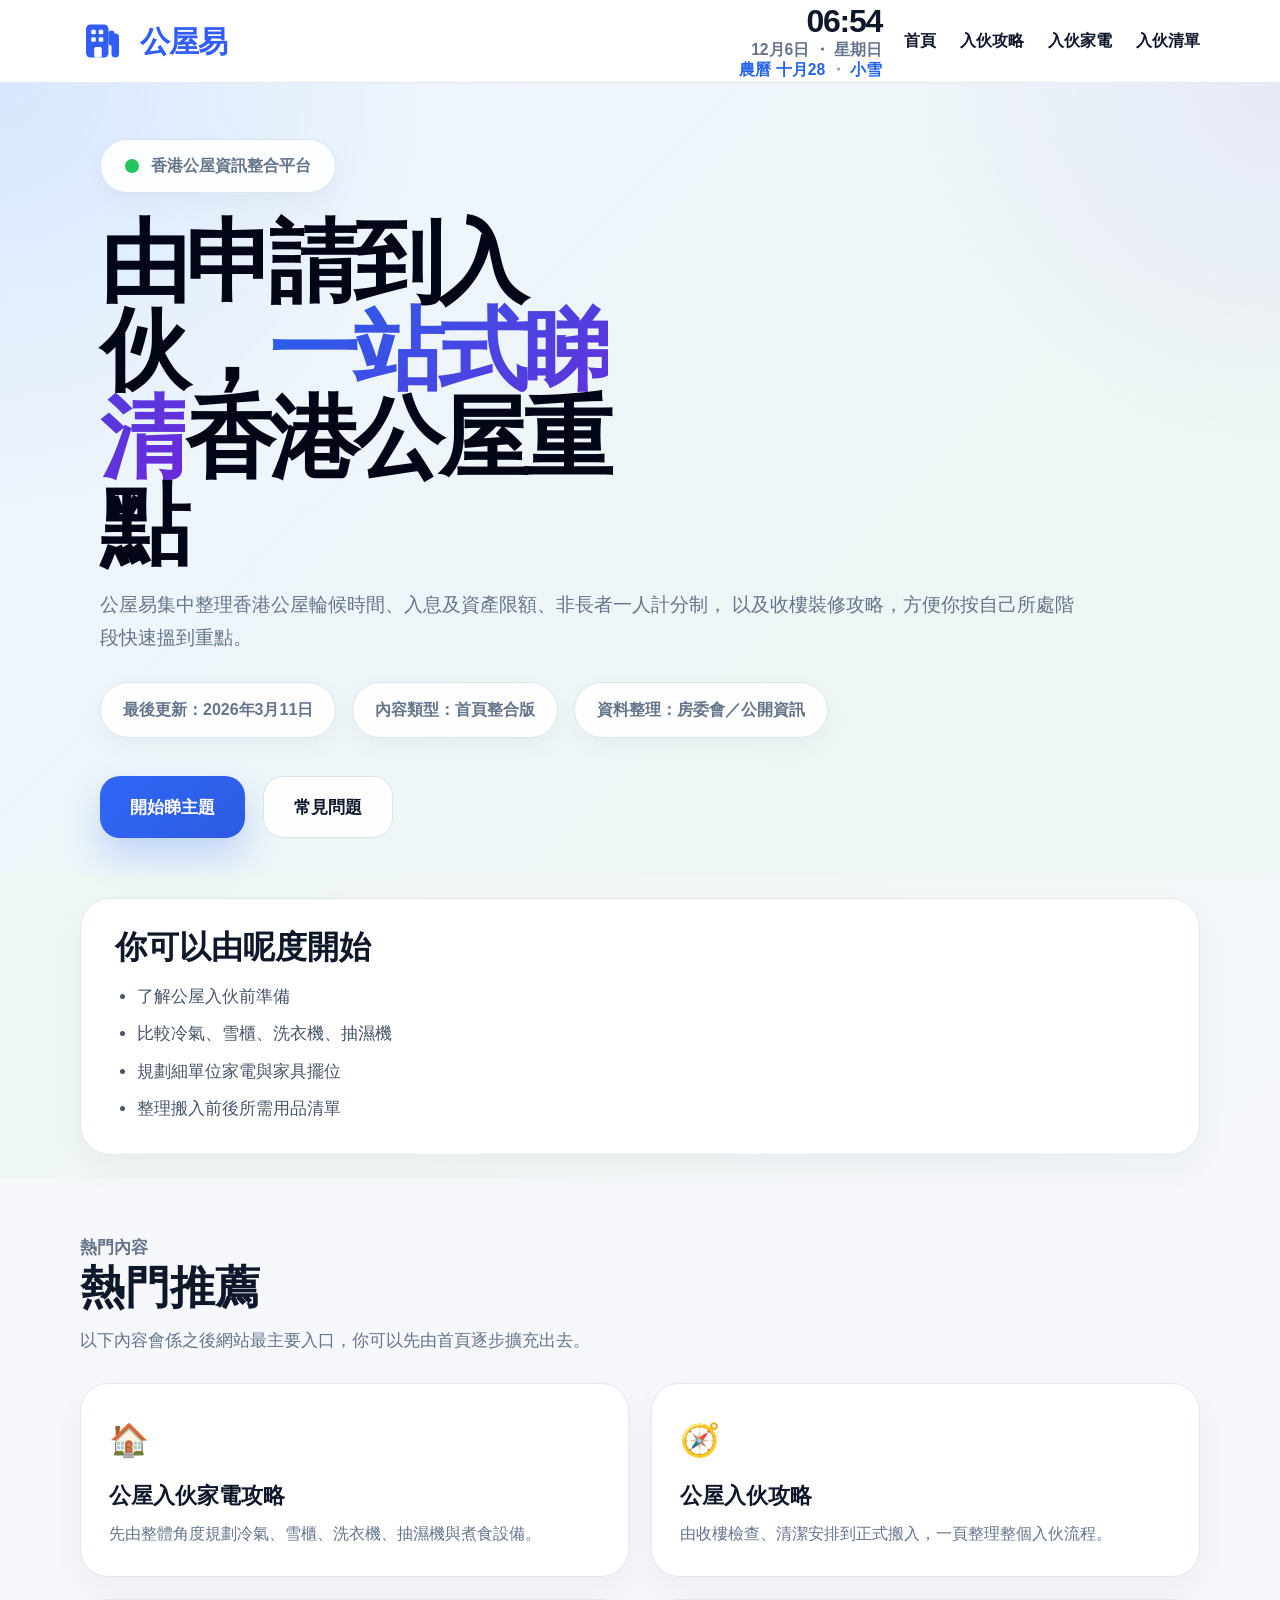
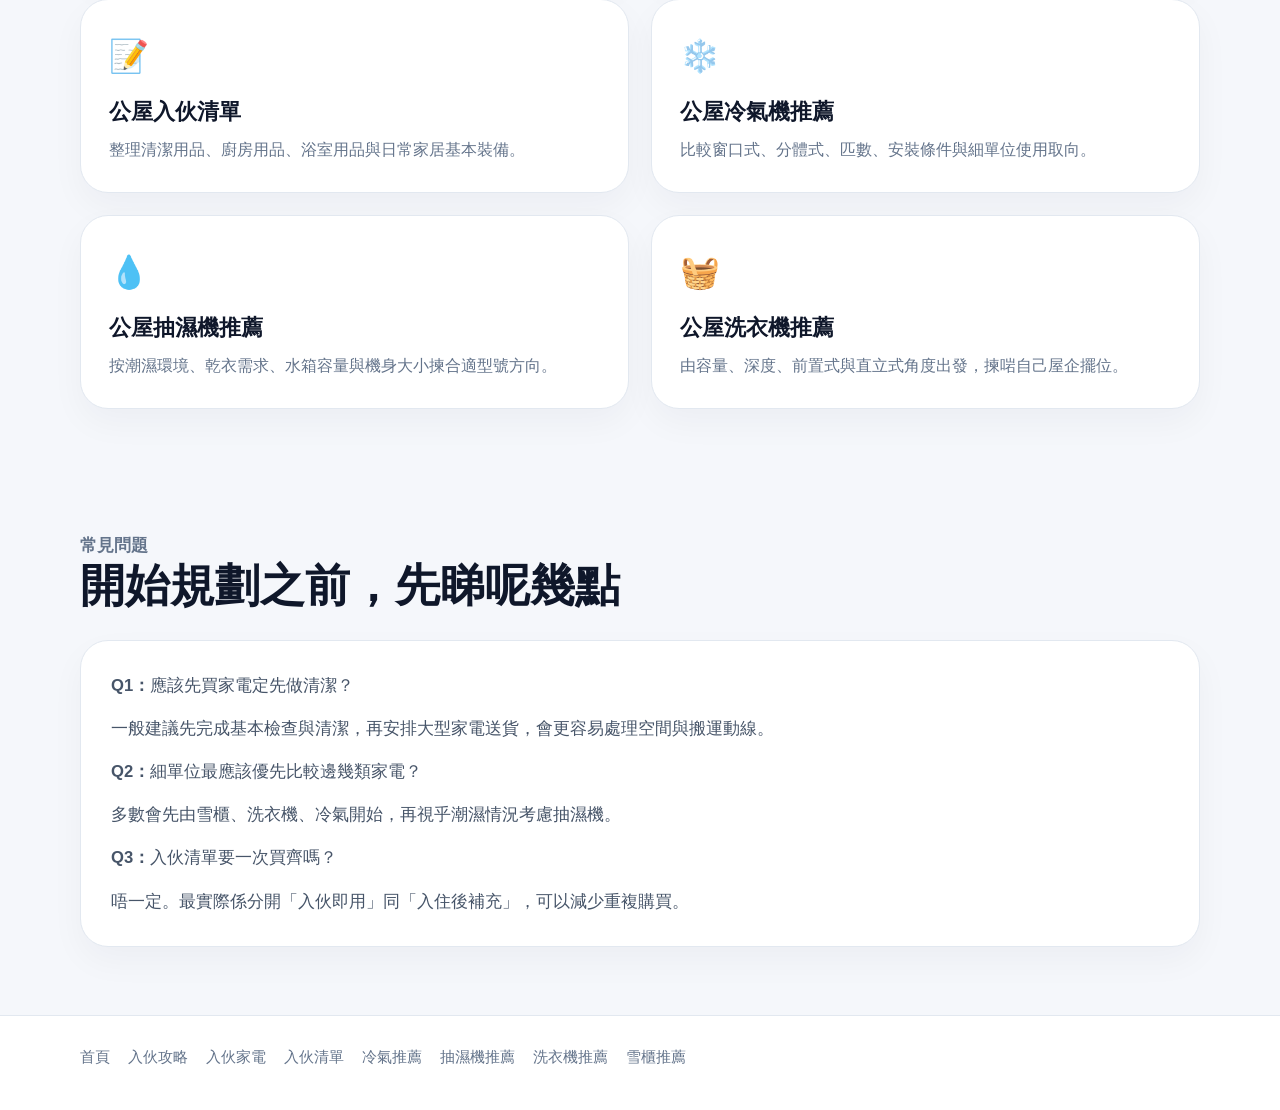
==== commit 39cf2bad: "Update website" ====
--- a/index.html
+++ b/index.html
@@ -13,16 +13,7 @@
     <div class="container header-inner">
       <a href="index.html" class="site-brand" aria-label="公屋易首頁">
         <span class="brand-icon" aria-hidden="true">
-          <svg viewBox="0 0 64 64" role="img">
-            <rect x="8" y="10" width="30" height="44" rx="6"></rect>
-            <rect x="15" y="17" width="6" height="6" rx="1.5" fill="white"></rect>
-            <rect x="25" y="17" width="6" height="6" rx="1.5" fill="white"></rect>
-            <rect x="15" y="27" width="6" height="6" rx="1.5" fill="white"></rect>
-            <rect x="25" y="27" width="6" height="6" rx="1.5" fill="white"></rect>
-            <rect x="19" y="40" width="10" height="14" rx="2" fill="white"></rect>
-            <rect x="42" y="22" width="10" height="32" rx="5"></rect>
-            <rect x="38" y="18" width="8" height="20" rx="4"></rect>
-          </svg>
+          <img src="logo.svg" alt="公屋易標誌">
         </span>
         <span class="brand-text">公屋易</span>
       </a>
@@ -69,13 +60,12 @@
     <section class="hero-section">
       <div class="container hero-wrap">
         <div class="hero-topline">
-          <span class="status-dot"></span>
-          香港公屋資訊整合平台
+          <span class="status-dot" aria-hidden="true"></span>
+          <span>香港公屋資訊整合平台</span>
         </div>
 
         <h1 class="hero-title">
-          由申請到入伙，<span class="highlight">一站式睇清</span><br>
-          香港公屋重點
+          由申請到入伙，<span class="highlight">一站式睇清</span>香港公屋重點
         </h1>
 
         <p class="hero-desc">
@@ -86,12 +76,12 @@
         <div class="hero-meta">
           <span class="meta-pill">最後更新：2026年3月11日</span>
           <span class="meta-pill">內容類型：首頁整合版</span>
-          <span class="meta-pill">資料整理：房委會 / 公開資訊</span>
+          <span class="meta-pill">資料整理：房委會／公開資訊</span>
         </div>
 
         <div class="hero-actions">
-          <a href="#topics" class="primary-btn">開始睇主題</a>
-          <a href="#faq" class="secondary-btn">常見問題</a>
+          <a class="primary-btn" href="#topics">開始睇主題</a>
+          <a class="secondary-btn" href="#faq">常見問題</a>
         </div>
       </div>
     </section>
@@ -125,34 +115,34 @@
             <p>先由整體角度規劃冷氣、雪櫃、洗衣機、抽濕機與煮食設備。</p>
           </a>
 
+          <a class="feature-card" href="move-in-guide.html">
+            <div class="feature-icon">🧭</div>
+            <h3>公屋入伙攻略</h3>
+            <p>由收樓檢查、清潔安排到正式搬入，一頁整理整個入伙流程。</p>
+          </a>
+
+          <a class="feature-card" href="move-in-checklist.html">
+            <div class="feature-icon">📝</div>
+            <h3>公屋入伙清單</h3>
+            <p>整理清潔用品、廚房用品、浴室用品與日常家居基本裝備。</p>
+          </a>
+
           <a class="feature-card" href="best-aircon-guide.html">
             <div class="feature-icon">❄️</div>
-            <h3>2026 公屋冷氣機推薦</h3>
-            <p>窗口式、分體式、變頻、匹數與慳電重點整理。</p>
+            <h3>公屋冷氣機推薦</h3>
+            <p>比較窗口式、分體式、匹數、安裝條件與細單位使用取向。</p>
           </a>
 
           <a class="feature-card" href="best-dehumidifier-guide.html">
             <div class="feature-icon">💧</div>
-            <h3>2026 公屋抽濕機推薦</h3>
-            <p>抽濕量、水箱容量、乾衣模式與細單位潮濕應對方法。</p>
+            <h3>公屋抽濕機推薦</h3>
+            <p>按潮濕環境、乾衣需求、水箱容量與機身大小揀合適型號方向。</p>
           </a>
 
           <a class="feature-card" href="best-washing-machine-guide.html">
             <div class="feature-icon">🧺</div>
-            <h3>2026 公屋洗衣機推薦</h3>
-            <p>前置式、直立式、洗乾一體、容量與深度比較。</p>
-          </a>
-
-          <a class="feature-card" href="best-fridge-guide.html">
-            <div class="feature-icon">🧊</div>
-            <h3>2026 公屋雪櫃推薦</h3>
-            <p>雙門、纖薄、小型與變頻雪櫃選購方向。</p>
-          </a>
-
-          <a class="feature-card" href="move-in-guide.html">
-            <div class="feature-icon">🧭</div>
-            <h3>公屋入伙攻略</h3>
-            <p>由收樓、清潔、檢查、搬入流程到大型家電安排一文睇清。</p>
+            <h3>公屋洗衣機推薦</h3>
+            <p>由容量、深度、前置式與直立式角度出發，揀啱自己屋企擺位。</p>
           </a>
         </div>
       </div>
@@ -162,25 +152,18 @@
       <div class="container">
         <div class="section-heading">
           <p class="section-kicker">常見問題</p>
-          <h2>第一次睇公屋資料，應該由邊度開始？</h2>
+          <h2>開始規劃之前，先睇呢幾點</h2>
         </div>
 
         <div class="faq-card">
-          <p>
-            如果你而家仲係輪候或者準備申請，建議先由首頁掌握大方向；
-            如果你已經準備收樓或者入伙，就可以先睇
-            <a href="move-in-guide.html">入伙攻略</a>、
-            <a href="move-in-appliances.html">入伙家電</a>
-            同 <a href="move-in-checklist.html">入伙清單</a>。
-          </p>
-          <p>
-            之後再按需要深入閱讀
-            <a href="best-aircon-guide.html">冷氣</a>、
-            <a href="best-dehumidifier-guide.html">抽濕機</a>、
-            <a href="best-washing-machine-guide.html">洗衣機</a>、
-            <a href="best-fridge-guide.html">雪櫃</a>
-            等個別頁面。
-          </p>
+          <p><strong>Q1：</strong>應該先買家電定先做清潔？</p>
+          <p>一般建議先完成基本檢查與清潔，再安排大型家電送貨，會更容易處理空間與搬運動線。</p>
+
+          <p><strong>Q2：</strong>細單位最應該優先比較邊幾類家電？</p>
+          <p>多數會先由雪櫃、洗衣機、冷氣開始，再視乎潮濕情況考慮抽濕機。</p>
+
+          <p><strong>Q3：</strong>入伙清單要一次買齊嗎？</p>
+          <p>唔一定。最實際係分開「入伙即用」同「入住後補充」，可以減少重複購買。</p>
         </div>
       </div>
     </section>
--- a/style.css
+++ b/style.css
@@ -1,7 +1,100 @@
+* {
+  box-sizing: border-box;
+}
+
+html {
+  scroll-behavior: smooth;
+}
+
+body {
+  margin: 0;
+  font-family: "Noto Sans TC", "PingFang TC", "Microsoft JhengHei", sans-serif;
+  color: #0f172a;
+  background: #f5f7fb;
+  line-height: 1.75;
+}
+
+a {
+  color: #2563eb;
+  text-decoration: none;
+}
+
+a:hover {
+  color: #1d4ed8;
+}
+
+img {
+  max-width: 100%;
+  display: block;
+}
+
+svg {
+  display: block;
+}
+
+.container {
+  width: min(1120px, 92%);
+  margin: 0 auto;
+}
+
+.site-header {
+  position: sticky;
+  top: 0;
+  z-index: 1000;
+  background: rgba(255, 255, 255, 0.96);
+  backdrop-filter: blur(12px);
+  border-bottom: 1px solid #e2e8f0;
+}
+
+.header-inner {
+  min-height: 82px;
+  display: flex;
+  align-items: center;
+  justify-content: space-between;
+  gap: 18px;
+}
+
+.site-brand {
+  display: inline-flex;
+  align-items: center;
+  gap: 12px;
+  flex-shrink: 0;
+}
+
+.brand-icon {
+  width: 48px;
+  height: 48px;
+  min-width: 48px;
+  display: inline-flex;
+  align-items: center;
+  justify-content: center;
+  flex-shrink: 0;
+  overflow: hidden;
+}
+
+.brand-icon img {
+  width: 48px;
+  height: 48px;
+  display: block;
+}
+
+.site-brand img {
+  max-width: none;
+}
+
+.brand-text {
+  font-size: 1.9rem;
+  font-weight: 800;
+  letter-spacing: -0.04em;
+  color: #315efb;
+  line-height: 1;
+}
+
 .header-right {
   display: flex;
   align-items: center;
   gap: 22px;
+  margin-left: auto;
 }
 
 .header-datetime {
@@ -34,8 +127,559 @@
   color: #94a3b8;
 }
 
+.desktop-nav {
+  display: flex;
+  align-items: center;
+  gap: 24px;
+}
+
+.desktop-nav a {
+  color: #0f172a;
+  font-weight: 700;
+  font-size: 1rem;
+}
+
+.desktop-nav a:hover {
+  color: #315efb;
+}
+
+.menu-toggle {
+  display: none;
+  border: 1px solid #dbe3ef;
+  background: #ffffff;
+  color: #0f172a;
+  font-size: 1.3rem;
+  border-radius: 12px;
+  padding: 8px 12px;
+  cursor: pointer;
+}
+
+.mobile-nav {
+  display: none;
+  border-top: 1px solid #e2e8f0;
+  background: #ffffff;
+  padding: 10px 4%;
+}
+
+.mobile-nav a {
+  display: block;
+  padding: 12px 4px;
+  color: #1e293b;
+  font-weight: 600;
+}
+
+.mobile-nav.show {
+  display: block;
+}
+
+.hero-section {
+  padding: 56px 0 36px;
+  background:
+    radial-gradient(circle at top left, rgba(96, 165, 250, 0.16), transparent 28%),
+    radial-gradient(circle at top right, rgba(167, 139, 250, 0.12), transparent 24%),
+    linear-gradient(135deg, #edf4ff 0%, #eef7f1 100%);
+}
+
+.hero-wrap {
+  max-width: 1080px;
+}
+
+.hero-topline {
+  width: fit-content;
+  display: inline-flex;
+  align-items: center;
+  gap: 12px;
+  padding: 12px 24px;
+  border-radius: 999px;
+  background: rgba(255, 255, 255, 0.92);
+  border: 1px solid #dce5f0;
+  color: #64748b;
+  font-size: 1rem;
+  font-weight: 700;
+  box-shadow: 0 10px 25px rgba(15, 23, 42, 0.04);
+}
+
+.status-dot {
+  width: 14px;
+  height: 14px;
+  border-radius: 50%;
+  background: #22c55e;
+  display: inline-block;
+}
+
+.hero-title {
+  margin: 26px 0 18px;
+  font-size: clamp(3rem, 7vw, 6rem);
+  line-height: 0.98;
+  letter-spacing: -0.06em;
+  font-weight: 900;
+  color: #020617;
+  max-width: 11ch;
+}
+
+.highlight {
+  background: linear-gradient(135deg, #2563eb, #6d28d9);
+  -webkit-background-clip: text;
+  -webkit-text-fill-color: transparent;
+  background-clip: text;
+  color: transparent;
+}
+
+.hero-desc {
+  max-width: 980px;
+  margin: 0;
+  font-size: 1.18rem;
+  color: #64748b;
+}
+
+.hero-meta,
+.page-meta {
+  display: flex;
+  flex-wrap: wrap;
+  gap: 14px 16px;
+  margin-top: 28px;
+}
+
+.meta-pill {
+  display: inline-flex;
+  align-items: center;
+  justify-content: center;
+  padding: 13px 22px;
+  min-height: 52px;
+  border-radius: 999px;
+  background: rgba(255, 255, 255, 0.92);
+  border: 1px solid #dce5f0;
+  color: #64748b;
+  font-weight: 600;
+  box-shadow: 0 8px 24px rgba(15, 23, 42, 0.04);
+}
+
+.hero-actions {
+  display: flex;
+  flex-wrap: wrap;
+  gap: 18px;
+  margin-top: 38px;
+}
+
+.primary-btn,
+.secondary-btn {
+  display: inline-flex;
+  align-items: center;
+  justify-content: center;
+  min-height: 62px;
+  padding: 0 30px;
+  border-radius: 20px;
+  font-size: 1.08rem;
+  font-weight: 800;
+  transition: transform 0.15s ease, box-shadow 0.15s ease;
+}
+
+.primary-btn {
+  background: linear-gradient(135deg, #2f67f6, #2d5be2);
+  color: #ffffff;
+  box-shadow: 0 18px 36px rgba(47, 103, 246, 0.24);
+}
+
+.secondary-btn {
+  background: rgba(255, 255, 255, 0.92);
+  color: #0f172a;
+  border: 1px solid #dbe3ef;
+}
+
+.primary-btn:hover,
+.secondary-btn:hover,
+.feature-card:hover {
+  transform: translateY(-2px);
+}
+
+.quick-section {
+  padding: 24px 0;
+  background: linear-gradient(135deg, #eef7f1 0%, #f5f7fb 100%);
+}
+
+.quick-card,
+.feature-card,
+.faq-card,
+.article-card,
+.related-card {
+  background: #ffffff;
+  border: 1px solid #e2e8f0;
+  box-shadow: 0 14px 34px rgba(15, 23, 42, 0.04);
+}
+
+.quick-card {
+  border-radius: 30px;
+  padding: 30px 34px;
+}
+
+.quick-card h2 {
+  margin: 0 0 16px;
+  font-size: 2rem;
+  line-height: 1.15;
+}
+
+.quick-card ul {
+  margin: 0;
+  padding-left: 1.4rem;
+}
+
+.quick-card li {
+  color: #475569;
+  font-size: 1.05rem;
+}
+
+.quick-card li + li {
+  margin-top: 8px;
+}
+
+.topics-section,
+.info-section {
+  padding: 54px 0 68px;
+}
+
+.section-heading {
+  max-width: 760px;
+  margin-bottom: 28px;
+}
+
+.section-kicker,
+.page-kicker {
+  margin: 0 0 10px;
+  color: #64748b;
+  font-size: 0.95rem;
+  font-weight: 700;
+}
+
+.section-heading h2 {
+  margin: 0 0 12px;
+  font-size: clamp(2rem, 4vw, 2.8rem);
+  line-height: 1.15;
+  color: #0f172a;
+}
+
+.section-heading p {
+  margin: 0;
+  color: #64748b;
+  font-size: 1.05rem;
+}
+
+.feature-grid {
+  display: grid;
+  grid-template-columns: repeat(2, minmax(0, 1fr));
+  gap: 22px;
+}
+
+.feature-card {
+  display: block;
+  border-radius: 28px;
+  padding: 28px;
+  transition: transform 0.15s ease, box-shadow 0.15s ease, border-color 0.15s ease;
+}
+
+.feature-card:hover {
+  border-color: #c7d2fe;
+  box-shadow: 0 18px 40px rgba(59, 130, 246, 0.08);
+}
+
+.feature-icon {
+  font-size: 2rem;
+  margin-bottom: 14px;
+}
+
+.feature-card h3 {
+  margin: 0 0 10px;
+  font-size: 1.35rem;
+  line-height: 1.3;
+  color: #0f172a;
+}
+
+.feature-card p {
+  margin: 0;
+  color: #64748b;
+}
+
+.faq-card {
+  border-radius: 28px;
+  padding: 30px;
+}
+
+.faq-card p {
+  margin: 0 0 14px;
+  color: #475569;
+  font-size: 1.04rem;
+}
+
+.faq-card p:last-child {
+  margin-bottom: 0;
+}
+
+.page-hero {
+  padding: 42px 0 24px;
+  background:
+    radial-gradient(circle at top left, rgba(96, 165, 250, 0.08), transparent 26%),
+    linear-gradient(180deg, #f7fbff 0%, #f5f7fb 100%);
+}
+
+.article-shell {
+  max-width: 1040px;
+}
+
+.page-title {
+  margin: 0 0 16px;
+  font-size: clamp(2.2rem, 5vw, 3.5rem);
+  line-height: 1.1;
+  letter-spacing: -0.04em;
+  color: #0f172a;
+}
+
+.page-summary {
+  max-width: 760px;
+  margin: 0;
+  font-size: 1.08rem;
+  color: #64748b;
+}
+
+.article-section {
+  padding: 18px 0 64px;
+}
+
+.article-section .article-shell {
+  display: grid;
+  grid-template-columns: minmax(0, 1fr) 280px;
+  gap: 24px;
+  align-items: start;
+}
+
+.article-card {
+  border-radius: 28px;
+  padding: 34px;
+}
+
+.article-card h2 {
+  margin-top: 0;
+  margin-bottom: 14px;
+  font-size: 2rem;
+  line-height: 1.2;
+  color: #0f172a;
+}
+
+.article-card h3 {
+  margin: 22px 0 12px;
+  font-size: 1.35rem;
+  color: #0f172a;
+}
+
+.article-card p {
+  margin: 0 0 18px;
+  color: #475569;
+  font-size: 1.05rem;
+}
+
+.article-card ol,
+.article-card ul {
+  margin: 0 0 20px;
+  padding-left: 1.4rem;
+}
+
+.article-card li {
+  color: #475569;
+  margin-bottom: 8px;
+}
+
+.related-card {
+  position: sticky;
+  top: 100px;
+  border-radius: 24px;
+  padding: 24px;
+}
+
+.related-card h3 {
+  margin: 0 0 14px;
+  font-size: 1.2rem;
+  color: #0f172a;
+}
+
+.related-card ul {
+  margin: 0;
+  padding-left: 1.2rem;
+}
+
+.related-card li + li {
+  margin-top: 10px;
+}
+
+.site-footer {
+  padding: 28px 0 40px;
+  background: #ffffff;
+  border-top: 1px solid #e2e8f0;
+}
+
+.footer-links {
+  display: flex;
+  flex-wrap: wrap;
+  gap: 12px 18px;
+}
+
+.footer-links a {
+  color: #64748b;
+  font-size: 0.95rem;
+}
+
 @media (max-width: 980px) {
+  .header-right {
+    gap: 14px;
+  }
+
   .header-datetime {
+    display: block;
+  }
+
+  .datetime-time {
+    font-size: 1.5rem;
+  }
+
+  .datetime-date-line,
+  .datetime-lunar-line {
+    font-size: 0.82rem;
+  }
+}
+
+@media (max-width: 900px) {
+  .article-section .article-shell {
+    grid-template-columns: 1fr;
+  }
+
+  .related-card {
+    position: static;
+  }
+}
+
+@media (max-width: 768px) {
+  .desktop-nav {
     display: none;
   }
-}
+
+  .menu-toggle {
+    display: inline-flex;
+    align-items: center;
+    justify-content: center;
+    font-size: 1.6rem;
+    padding: 6px 10px;
+    border-radius: 10px;
+  }
+
+  .header-inner {
+    min-height: 76px;
+    gap: 10px;
+  }
+
+  .site-brand {
+    gap: 10px;
+  }
+
+  .brand-icon {
+    width: 38px;
+    height: 38px;
+    min-width: 38px;
+  }
+
+  .brand-icon img {
+    width: 38px;
+    height: 38px;
+  }
+
+  .brand-text {
+    font-size: 1.45rem;
+  }
+
+  .header-right {
+    gap: 10px;
+    margin-left: auto;
+  }
+
+  .header-datetime {
+    text-align: right;
+    line-height: 1.05;
+  }
+
+  .datetime-time {
+    font-size: 1.15rem;
+    font-weight: 900;
+  }
+
+  .datetime-date-line {
+    margin-top: 2px;
+    font-size: 0.72rem;
+    white-space: nowrap;
+  }
+
+  .datetime-lunar-line {
+    margin-top: 1px;
+    font-size: 0.72rem;
+    white-space: nowrap;
+  }
+
+  .solar-term-dot,
+  #solarTerm {
+    display: none;
+  }
+
+  .hero-section {
+    padding: 34px 0 32px;
+  }
+
+  .hero-topline {
+    font-size: 0.94rem;
+    padding: 10px 18px;
+  }
+
+  .hero-title {
+    margin-top: 22px;
+    font-size: clamp(2.6rem, 12vw, 4.2rem);
+    line-height: 1.04;
+    max-width: none;
+  }
+
+  .hero-desc {
+    font-size: 1.02rem;
+  }
+
+  .meta-pill {
+    width: 100%;
+    text-align: center;
+  }
+
+  .hero-actions {
+    flex-direction: column;
+  }
+
+  .primary-btn,
+  .secondary-btn {
+    width: 100%;
+    min-height: 58px;
+  }
+
+  .quick-card,
+  .feature-card,
+  .faq-card,
+  .article-card,
+  .related-card {
+    padding: 24px;
+  }
+
+  .feature-grid {
+    grid-template-columns: 1fr;
+  }
+
+  .page-hero {
+    padding: 28px 0 18px;
+  }
+
+  .page-title {
+    font-size: 2rem;
+  }
+
+  .article-card h2 {
+    font-size: 1.55rem;
+  }
+}
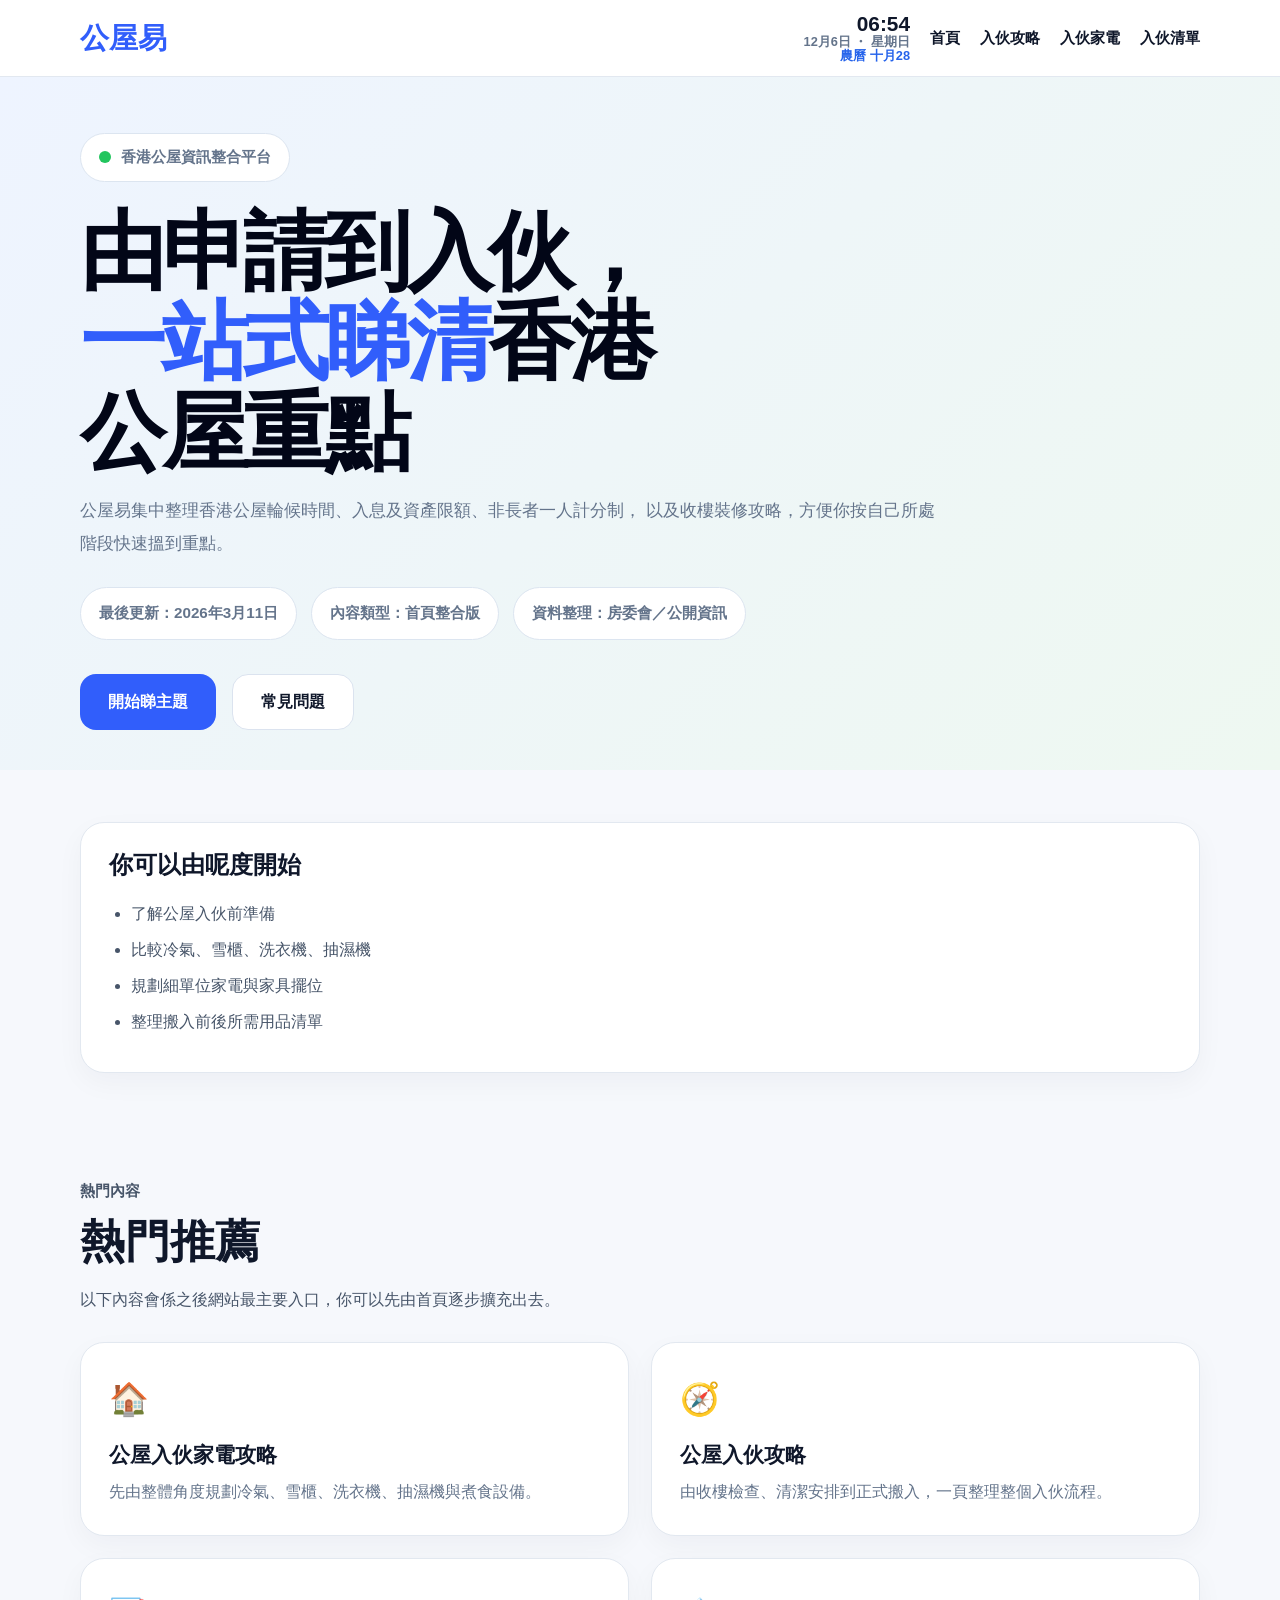
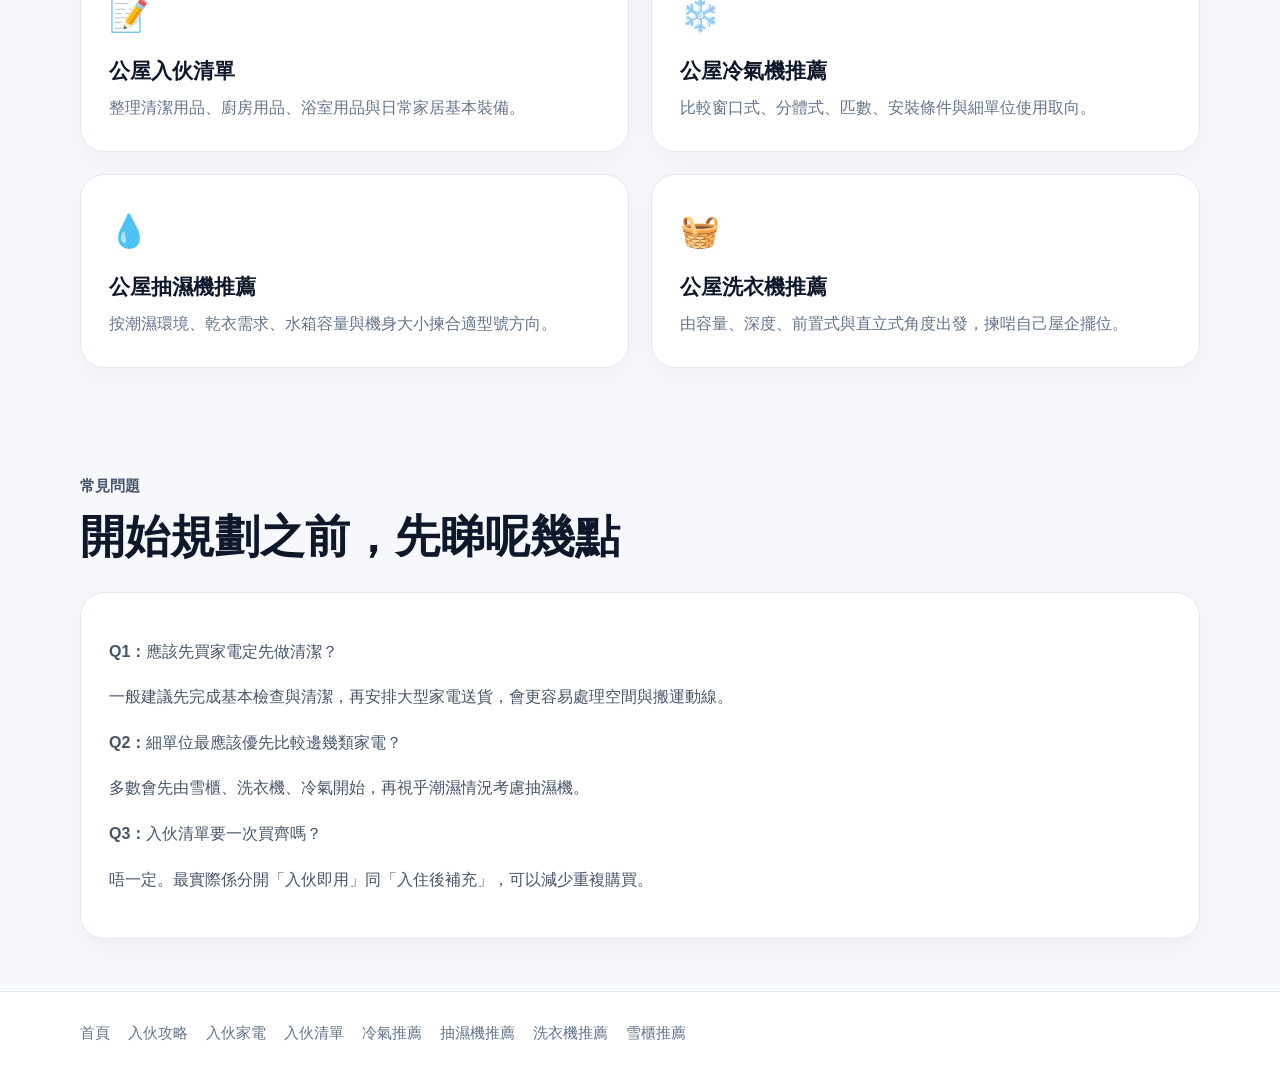
==== commit 3a78f5fc: "update index and css" ====
--- a/index.html
+++ b/index.html
@@ -5,31 +5,23 @@
   <meta name="viewport" content="width=device-width, initial-scale=1.0">
   <title>公屋易｜由申請到入伙，一站式睇清香港公屋重點</title>
   <meta name="description" content="公屋易集中整理香港公屋輪候時間、入息及資產限額、非長者一人計分制，以及收樓裝修攻略，方便你按自己所處階段快速搵到重點。">
-  <link rel="canonical" href="https://oukii.com/">
   <link rel="stylesheet" href="style.css">
 </head>
 <body>
   <header class="site-header">
     <div class="container header-inner">
-      <a href="index.html" class="site-brand" aria-label="公屋易首頁">
-        <span class="brand-icon" aria-hidden="true">
-          <img src="logo.svg" alt="公屋易標誌">
-        </span>
-        <span class="brand-text">公屋易</span>
-      </a>
+      <a href="index.html" class="site-brand" aria-label="公屋易首頁">公屋易</a>
 
       <div class="header-right">
         <div class="header-datetime" aria-label="日期與時間資訊">
-          <div class="datetime-time" id="hkTime">01:42</div>
+          <div class="datetime-time" id="hkTime">--:--</div>
           <div class="datetime-date-line">
-            <span id="solarDate">3月12日</span>
+            <span id="solarDate">--</span>
             <span>・</span>
-            <span id="weekday">星期四</span>
+            <span id="weekday">--</span>
           </div>
           <div class="datetime-lunar-line">
-            <span id="lunarDate">農曆 正月廿四</span>
-            <span class="solar-term-dot">・</span>
-            <span id="solarTerm">驚蟄</span>
+            <span id="lunarDate">農曆資料更新中</span>
           </div>
         </div>
 
@@ -40,7 +32,7 @@
           <a href="move-in-checklist.html">入伙清單</a>
         </nav>
 
-        <button class="menu-toggle" type="button" onclick="toggleMenu()" aria-label="切換選單">☰</button>
+        <button class="menu-toggle" type="button" aria-label="切換選單" onclick="toggleMenu()">☰</button>
       </div>
     </div>
 
@@ -58,30 +50,32 @@
 
   <main>
     <section class="hero-section">
-      <div class="container hero-wrap">
-        <div class="hero-topline">
-          <span class="status-dot" aria-hidden="true"></span>
-          <span>香港公屋資訊整合平台</span>
-        </div>
+      <div class="container">
+        <div class="hero-wrap">
+          <div class="hero-topline">
+            <span class="status-dot" aria-hidden="true"></span>
+            <span>香港公屋資訊整合平台</span>
+          </div>
 
-        <h1 class="hero-title">
-          由申請到入伙，<span class="highlight">一站式睇清</span>香港公屋重點
-        </h1>
+          <h1 class="hero-title">
+            由申請到入伙，<span class="highlight">一站式睇清</span>香港公屋重點
+          </h1>
 
-        <p class="hero-desc">
-          公屋易集中整理香港公屋輪候時間、入息及資產限額、非長者一人計分制，
-          以及收樓裝修攻略，方便你按自己所處階段快速搵到重點。
-        </p>
+          <p class="hero-desc">
+            公屋易集中整理香港公屋輪候時間、入息及資產限額、非長者一人計分制，
+            以及收樓裝修攻略，方便你按自己所處階段快速搵到重點。
+          </p>
 
-        <div class="hero-meta">
-          <span class="meta-pill">最後更新：2026年3月11日</span>
-          <span class="meta-pill">內容類型：首頁整合版</span>
-          <span class="meta-pill">資料整理：房委會／公開資訊</span>
-        </div>
+          <div class="hero-meta">
+            <span class="meta-pill">最後更新：2026年3月11日</span>
+            <span class="meta-pill">內容類型：首頁整合版</span>
+            <span class="meta-pill">資料整理：房委會／公開資訊</span>
+          </div>
 
-        <div class="hero-actions">
-          <a class="primary-btn" href="#topics">開始睇主題</a>
-          <a class="secondary-btn" href="#faq">常見問題</a>
+          <div class="hero-actions">
+            <a class="primary-btn" href="#topics">開始睇主題</a>
+            <a class="secondary-btn" href="#faq">常見問題</a>
+          </div>
         </div>
       </div>
     </section>
--- a/style.css
+++ b/style.css
@@ -10,7 +10,7 @@
   margin: 0;
   font-family: "Noto Sans TC", "PingFang TC", "Microsoft JhengHei", sans-serif;
   color: #0f172a;
-  background: #f5f7fb;
+  background: #f6f8fc;
   line-height: 1.75;
 }
 
@@ -19,21 +19,15 @@
   text-decoration: none;
 }
 
-a:hover {
-  color: #1d4ed8;
-}
-
 img {
   max-width: 100%;
+  height: auto;
   display: block;
 }
 
-svg {
-  display: block;
-}
-
 .container {
-  width: min(1120px, 92%);
+  width: 92%;
+  max-width: 1120px;
   margin: 0 auto;
 }
 
@@ -42,58 +36,32 @@
   top: 0;
   z-index: 1000;
   background: rgba(255, 255, 255, 0.96);
-  backdrop-filter: blur(12px);
   border-bottom: 1px solid #e2e8f0;
+  backdrop-filter: blur(10px);
 }
 
 .header-inner {
-  min-height: 82px;
+  min-height: 76px;
   display: flex;
   align-items: center;
   justify-content: space-between;
-  gap: 18px;
+  gap: 16px;
 }
 
 .site-brand {
   display: inline-flex;
   align-items: center;
-  gap: 12px;
+  color: #315efb;
+  font-size: 1.8rem;
+  font-weight: 800;
+  line-height: 1;
   flex-shrink: 0;
 }
 
-.brand-icon {
-  width: 48px;
-  height: 48px;
-  min-width: 48px;
-  display: inline-flex;
-  align-items: center;
-  justify-content: center;
-  flex-shrink: 0;
-  overflow: hidden;
-}
-
-.brand-icon img {
-  width: 48px;
-  height: 48px;
-  display: block;
-}
-
-.site-brand img {
-  max-width: none;
-}
-
-.brand-text {
-  font-size: 1.9rem;
-  font-weight: 800;
-  letter-spacing: -0.04em;
-  color: #315efb;
-  line-height: 1;
-}
-
 .header-right {
   display: flex;
   align-items: center;
-  gap: 22px;
+  gap: 20px;
   margin-left: auto;
 }
 
@@ -103,44 +71,42 @@
 }
 
 .datetime-time {
-  font-size: 2rem;
+  font-size: 1.3rem;
   font-weight: 900;
   color: #0f172a;
-  letter-spacing: -0.04em;
+}
+
+.datetime-date-line,
+.datetime-lunar-line {
+  font-size: 0.8rem;
+  font-weight: 700;
 }
 
 .datetime-date-line {
-  margin-top: 2px;
-  color: #64748b;
-  font-size: 0.98rem;
-  font-weight: 600;
+  color: #64748b;
 }
 
 .datetime-lunar-line {
-  margin-top: 2px;
   color: #2563eb;
-  font-size: 0.98rem;
+}
+
+.desktop-nav {
+  display: flex;
+  align-items: center;
+  gap: 20px;
+}
+
+.desktop-nav a {
+  color: #0f172a;
   font-weight: 700;
-}
-
-.solar-term-dot {
-  color: #94a3b8;
-}
-
-.desktop-nav {
-  display: flex;
-  align-items: center;
-  gap: 24px;
-}
-
-.desktop-nav a {
-  color: #0f172a;
-  font-weight: 700;
-  font-size: 1rem;
-}
-
-.desktop-nav a:hover {
-  color: #315efb;
+  font-size: 0.96rem;
+  white-space: nowrap;
+}
+
+.desktop-nav a:hover,
+.site-brand:hover,
+.footer-links a:hover {
+  color: #1d4ed8;
 }
 
 .menu-toggle {
@@ -149,94 +115,90 @@
   background: #ffffff;
   color: #0f172a;
   font-size: 1.3rem;
-  border-radius: 12px;
+  border-radius: 10px;
   padding: 8px 12px;
   cursor: pointer;
 }
 
 .mobile-nav {
   display: none;
+  background: #ffffff;
   border-top: 1px solid #e2e8f0;
-  background: #ffffff;
   padding: 10px 4%;
+}
+
+.mobile-nav.show {
+  display: block;
 }
 
 .mobile-nav a {
   display: block;
-  padding: 12px 4px;
-  color: #1e293b;
+  padding: 12px 0;
+  color: #0f172a;
   font-weight: 600;
-}
-
-.mobile-nav.show {
-  display: block;
+  border-bottom: 1px solid #f1f5f9;
+}
+
+.mobile-nav a:last-child {
+  border-bottom: 0;
 }
 
 .hero-section {
-  padding: 56px 0 36px;
-  background:
-    radial-gradient(circle at top left, rgba(96, 165, 250, 0.16), transparent 28%),
-    radial-gradient(circle at top right, rgba(167, 139, 250, 0.12), transparent 24%),
-    linear-gradient(135deg, #edf4ff 0%, #eef7f1 100%);
+  padding: 56px 0 40px;
+  background: linear-gradient(135deg, #eef4ff 0%, #eef8f1 100%);
 }
 
 .hero-wrap {
-  max-width: 1080px;
+  max-width: 920px;
 }
 
 .hero-topline {
-  width: fit-content;
   display: inline-flex;
   align-items: center;
-  gap: 12px;
-  padding: 12px 24px;
+  gap: 10px;
+  padding: 10px 18px;
   border-radius: 999px;
-  background: rgba(255, 255, 255, 0.92);
+  background: #ffffff;
   border: 1px solid #dce5f0;
   color: #64748b;
-  font-size: 1rem;
+  font-size: 0.95rem;
   font-weight: 700;
-  box-shadow: 0 10px 25px rgba(15, 23, 42, 0.04);
 }
 
 .status-dot {
-  width: 14px;
-  height: 14px;
+  width: 12px;
+  height: 12px;
   border-radius: 50%;
   background: #22c55e;
   display: inline-block;
 }
 
 .hero-title {
-  margin: 26px 0 18px;
-  font-size: clamp(3rem, 7vw, 6rem);
-  line-height: 0.98;
-  letter-spacing: -0.06em;
+  margin: 24px 0 16px;
+  font-size: clamp(2.8rem, 7vw, 5.4rem);
+  line-height: 1.05;
+  letter-spacing: -0.05em;
   font-weight: 900;
   color: #020617;
-  max-width: 11ch;
+  max-width: 12ch;
 }
 
 .highlight {
-  background: linear-gradient(135deg, #2563eb, #6d28d9);
-  -webkit-background-clip: text;
-  -webkit-text-fill-color: transparent;
-  background-clip: text;
-  color: transparent;
+  color: #315efb;
 }
 
 .hero-desc {
-  max-width: 980px;
   margin: 0;
-  font-size: 1.18rem;
-  color: #64748b;
-}
-
-.hero-meta,
-.page-meta {
+  max-width: 860px;
+  font-size: 1.08rem;
+  color: #64748b;
+  line-height: 1.9;
+}
+
+.hero-meta {
   display: flex;
   flex-wrap: wrap;
-  gap: 14px 16px;
+  gap: 14px;
   margin-top: 28px;
 }
 
@@ -244,21 +206,20 @@
   display: inline-flex;
   align-items: center;
   justify-content: center;
-  padding: 13px 22px;
-  min-height: 52px;
+  padding: 12px 18px;
   border-radius: 999px;
-  background: rgba(255, 255, 255, 0.92);
+  background: #ffffff;
   border: 1px solid #dce5f0;
   color: #64748b;
-  font-weight: 600;
-  box-shadow: 0 8px 24px rgba(15, 23, 42, 0.04);
+  font-size: 0.95rem;
+  font-weight: 700;
 }
 
 .hero-actions {
   display: flex;
   flex-wrap: wrap;
-  gap: 18px;
-  margin-top: 38px;
+  gap: 16px;
+  margin-top: 34px;
 }
 
 .primary-btn,
@@ -266,24 +227,12 @@
   display: inline-flex;
   align-items: center;
   justify-content: center;
-  min-height: 62px;
-  padding: 0 30px;
-  border-radius: 20px;
-  font-size: 1.08rem;
+  min-height: 56px;
+  padding: 0 28px;
+  border-radius: 16px;
+  font-size: 1rem;
   font-weight: 800;
-  transition: transform 0.15s ease, box-shadow 0.15s ease;
-}
-
-.primary-btn {
-  background: linear-gradient(135deg, #2f67f6, #2d5be2);
-  color: #ffffff;
-  box-shadow: 0 18px 36px rgba(47, 103, 246, 0.24);
-}
-
-.secondary-btn {
-  background: rgba(255, 255, 255, 0.92);
-  color: #0f172a;
-  border: 1px solid #dbe3ef;
+  transition: transform 0.15s ease;
 }
 
 .primary-btn:hover,
@@ -292,30 +241,42 @@
   transform: translateY(-2px);
 }
 
-.quick-section {
-  padding: 24px 0;
-  background: linear-gradient(135deg, #eef7f1 0%, #f5f7fb 100%);
+.primary-btn {
+  background: #315efb;
+  color: #ffffff;
+}
+
+.secondary-btn {
+  background: #ffffff;
+  color: #0f172a;
+  border: 1px solid #dbe3ef;
+}
+
+.quick-section,
+.topics-section,
+.info-section {
+  padding: 52px 0;
 }
 
 .quick-card,
 .feature-card,
-.faq-card,
-.article-card,
-.related-card {
+.faq-card {
   background: #ffffff;
   border: 1px solid #e2e8f0;
-  box-shadow: 0 14px 34px rgba(15, 23, 42, 0.04);
-}
-
-.quick-card {
-  border-radius: 30px;
-  padding: 30px 34px;
-}
-
-.quick-card h2 {
-  margin: 0 0 16px;
-  font-size: 2rem;
-  line-height: 1.15;
+  border-radius: 24px;
+  box-shadow: 0 10px 28px rgba(15, 23, 42, 0.04);
+}
+
+.quick-card,
+.faq-card {
+  padding: 28px;
+}
+
+.quick-card h2,
+.section-heading h2 {
+  margin-top: 0;
+  color: #0f172a;
+  line-height: 1.2;
 }
 
 .quick-card ul {
@@ -325,16 +286,7 @@
 
 .quick-card li {
   color: #475569;
-  font-size: 1.05rem;
-}
-
-.quick-card li + li {
-  margin-top: 8px;
-}
-
-.topics-section,
-.info-section {
-  padding: 54px 0 68px;
+  margin-bottom: 8px;
 }
 
 .section-heading {
@@ -342,8 +294,7 @@
   margin-bottom: 28px;
 }
 
-.section-kicker,
-.page-kicker {
+.section-kicker {
   margin: 0 0 10px;
   color: #64748b;
   font-size: 0.95rem;
@@ -353,14 +304,12 @@
 .section-heading h2 {
   margin: 0 0 12px;
   font-size: clamp(2rem, 4vw, 2.8rem);
-  line-height: 1.15;
-  color: #0f172a;
-}
-
-.section-heading p {
-  margin: 0;
-  color: #64748b;
-  font-size: 1.05rem;
+}
+
+.section-heading p,
+.faq-card p {
+  color: #475569;
+  line-height: 1.85;
 }
 
 .feature-grid {
@@ -371,14 +320,8 @@
 
 .feature-card {
   display: block;
-  border-radius: 28px;
   padding: 28px;
-  transition: transform 0.15s ease, box-shadow 0.15s ease, border-color 0.15s ease;
-}
-
-.feature-card:hover {
-  border-color: #c7d2fe;
-  box-shadow: 0 18px 40px rgba(59, 130, 246, 0.08);
+  color: inherit;
 }
 
 .feature-icon {
@@ -388,124 +331,15 @@
 
 .feature-card h3 {
   margin: 0 0 10px;
-  font-size: 1.35rem;
+  color: #0f172a;
+  font-size: 1.3rem;
   line-height: 1.3;
-  color: #0f172a;
 }
 
 .feature-card p {
   margin: 0;
   color: #64748b;
-}
-
-.faq-card {
-  border-radius: 28px;
-  padding: 30px;
-}
-
-.faq-card p {
-  margin: 0 0 14px;
-  color: #475569;
-  font-size: 1.04rem;
-}
-
-.faq-card p:last-child {
-  margin-bottom: 0;
-}
-
-.page-hero {
-  padding: 42px 0 24px;
-  background:
-    radial-gradient(circle at top left, rgba(96, 165, 250, 0.08), transparent 26%),
-    linear-gradient(180deg, #f7fbff 0%, #f5f7fb 100%);
-}
-
-.article-shell {
-  max-width: 1040px;
-}
-
-.page-title {
-  margin: 0 0 16px;
-  font-size: clamp(2.2rem, 5vw, 3.5rem);
-  line-height: 1.1;
-  letter-spacing: -0.04em;
-  color: #0f172a;
-}
-
-.page-summary {
-  max-width: 760px;
-  margin: 0;
-  font-size: 1.08rem;
-  color: #64748b;
-}
-
-.article-section {
-  padding: 18px 0 64px;
-}
-
-.article-section .article-shell {
-  display: grid;
-  grid-template-columns: minmax(0, 1fr) 280px;
-  gap: 24px;
-  align-items: start;
-}
-
-.article-card {
-  border-radius: 28px;
-  padding: 34px;
-}
-
-.article-card h2 {
-  margin-top: 0;
-  margin-bottom: 14px;
-  font-size: 2rem;
-  line-height: 1.2;
-  color: #0f172a;
-}
-
-.article-card h3 {
-  margin: 22px 0 12px;
-  font-size: 1.35rem;
-  color: #0f172a;
-}
-
-.article-card p {
-  margin: 0 0 18px;
-  color: #475569;
-  font-size: 1.05rem;
-}
-
-.article-card ol,
-.article-card ul {
-  margin: 0 0 20px;
-  padding-left: 1.4rem;
-}
-
-.article-card li {
-  color: #475569;
-  margin-bottom: 8px;
-}
-
-.related-card {
-  position: sticky;
-  top: 100px;
-  border-radius: 24px;
-  padding: 24px;
-}
-
-.related-card h3 {
-  margin: 0 0 14px;
-  font-size: 1.2rem;
-  color: #0f172a;
-}
-
-.related-card ul {
-  margin: 0;
-  padding-left: 1.2rem;
-}
-
-.related-card li + li {
-  margin-top: 10px;
+  line-height: 1.8;
 }
 
 .site-footer {
@@ -523,35 +357,6 @@
 .footer-links a {
   color: #64748b;
   font-size: 0.95rem;
-}
-
-@media (max-width: 980px) {
-  .header-right {
-    gap: 14px;
-  }
-
-  .header-datetime {
-    display: block;
-  }
-
-  .datetime-time {
-    font-size: 1.5rem;
-  }
-
-  .datetime-date-line,
-  .datetime-lunar-line {
-    font-size: 0.82rem;
-  }
-}
-
-@media (max-width: 900px) {
-  .article-section .article-shell {
-    grid-template-columns: 1fr;
-  }
-
-  .related-card {
-    position: static;
-  }
 }
 
 @media (max-width: 768px) {
@@ -563,90 +368,47 @@
     display: inline-flex;
     align-items: center;
     justify-content: center;
-    font-size: 1.6rem;
-    padding: 6px 10px;
-    border-radius: 10px;
   }
 
   .header-inner {
-    min-height: 76px;
+    min-height: 72px;
     gap: 10px;
   }
 
   .site-brand {
-    gap: 10px;
-  }
-
-  .brand-icon {
-    width: 38px;
-    height: 38px;
-    min-width: 38px;
-  }
-
-  .brand-icon img {
-    width: 38px;
-    height: 38px;
-  }
-
-  .brand-text {
     font-size: 1.45rem;
   }
 
   .header-right {
     gap: 10px;
-    margin-left: auto;
-  }
-
-  .header-datetime {
-    text-align: right;
-    line-height: 1.05;
   }
 
   .datetime-time {
-    font-size: 1.15rem;
-    font-weight: 900;
-  }
-
-  .datetime-date-line {
-    margin-top: 2px;
-    font-size: 0.72rem;
+    font-size: 1rem;
+  }
+
+  .datetime-date-line,
+  .datetime-lunar-line {
+    font-size: 0.68rem;
     white-space: nowrap;
-  }
-
-  .datetime-lunar-line {
-    margin-top: 1px;
-    font-size: 0.72rem;
-    white-space: nowrap;
-  }
-
-  .solar-term-dot,
-  #solarTerm {
-    display: none;
   }
 
   .hero-section {
     padding: 34px 0 32px;
   }
 
-  .hero-topline {
-    font-size: 0.94rem;
-    padding: 10px 18px;
-  }
-
   .hero-title {
-    margin-top: 22px;
-    font-size: clamp(2.6rem, 12vw, 4.2rem);
-    line-height: 1.04;
+    font-size: clamp(2.4rem, 12vw, 4rem);
     max-width: none;
   }
 
   .hero-desc {
-    font-size: 1.02rem;
+    font-size: 1rem;
+    line-height: 1.8;
   }
 
   .meta-pill {
     width: 100%;
-    text-align: center;
   }
 
   .hero-actions {
@@ -656,30 +418,15 @@
   .primary-btn,
   .secondary-btn {
     width: 100%;
-    min-height: 58px;
+  }
+
+  .feature-grid {
+    grid-template-columns: 1fr;
   }
 
   .quick-card,
   .feature-card,
-  .faq-card,
-  .article-card,
-  .related-card {
+  .faq-card {
     padding: 24px;
   }
-
-  .feature-grid {
-    grid-template-columns: 1fr;
-  }
-
-  .page-hero {
-    padding: 28px 0 18px;
-  }
-
-  .page-title {
-    font-size: 2rem;
-  }
-
-  .article-card h2 {
-    font-size: 1.55rem;
-  }
-}
+}
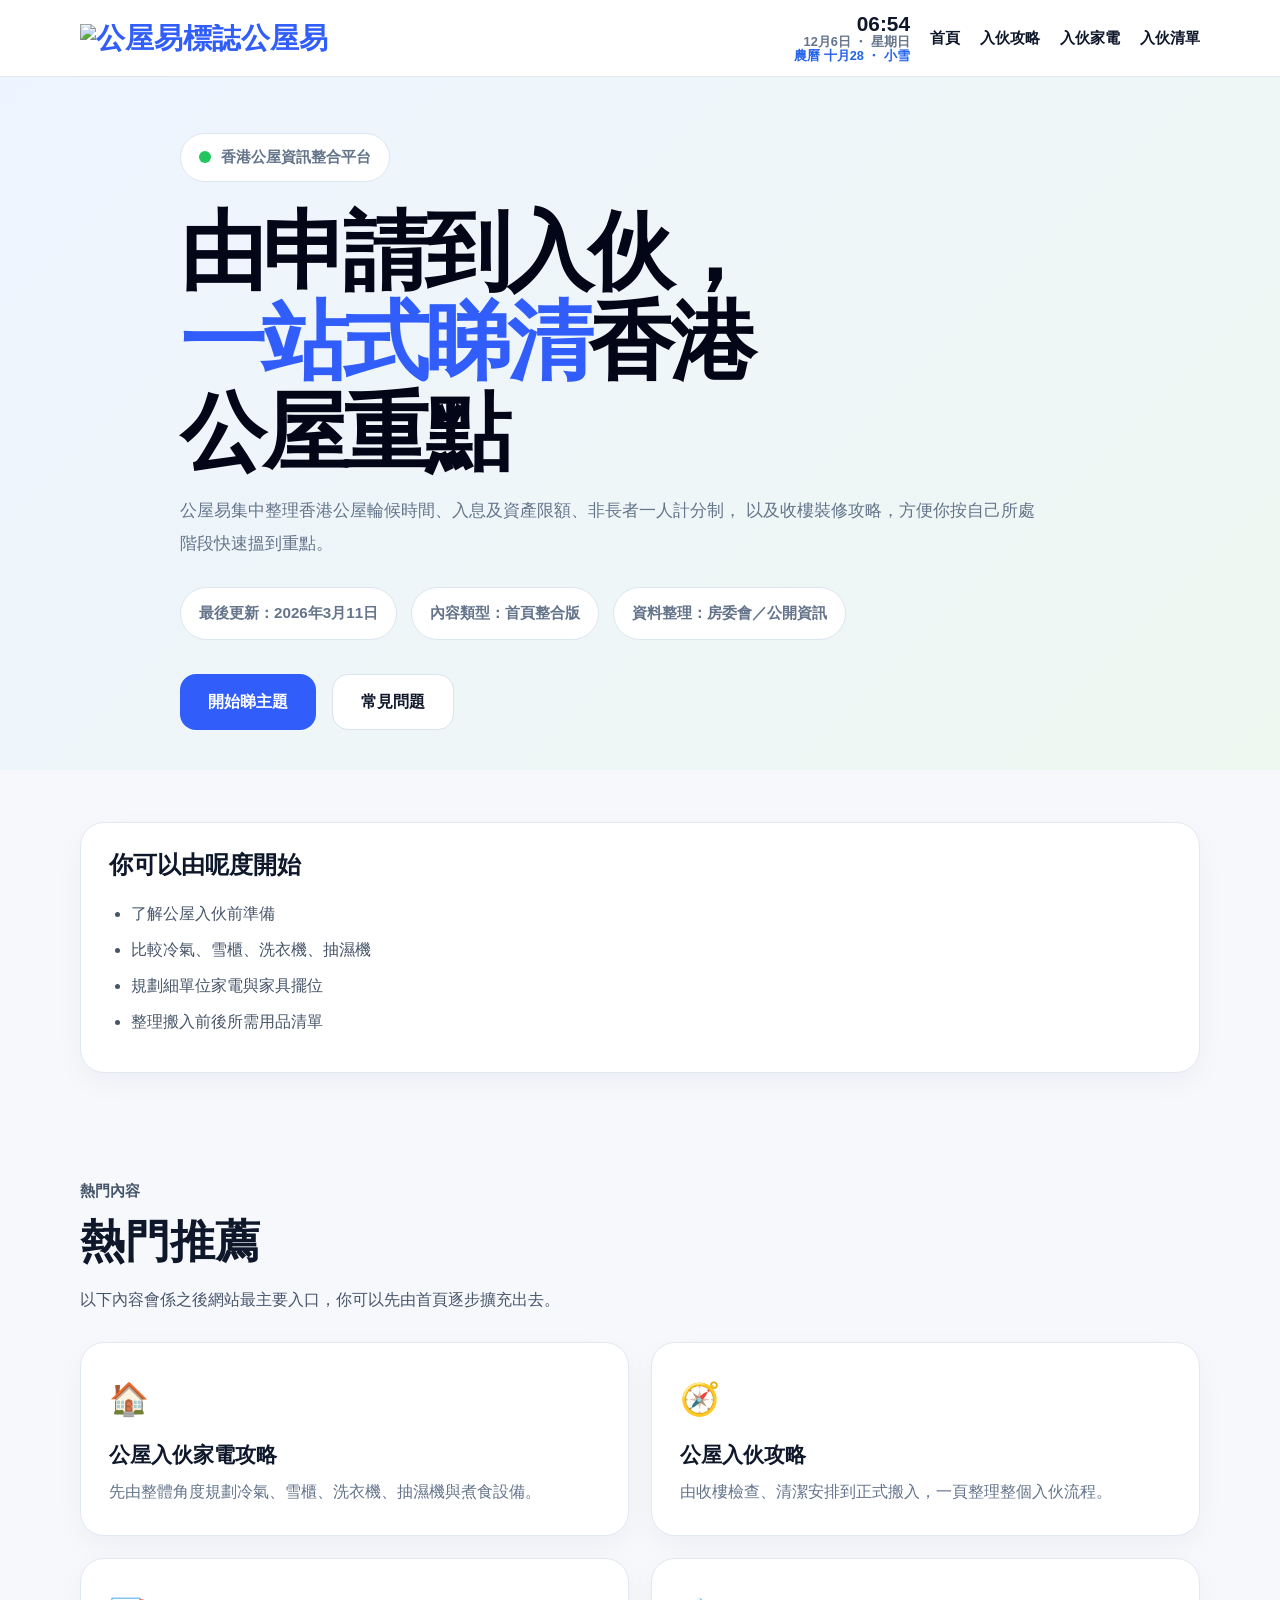
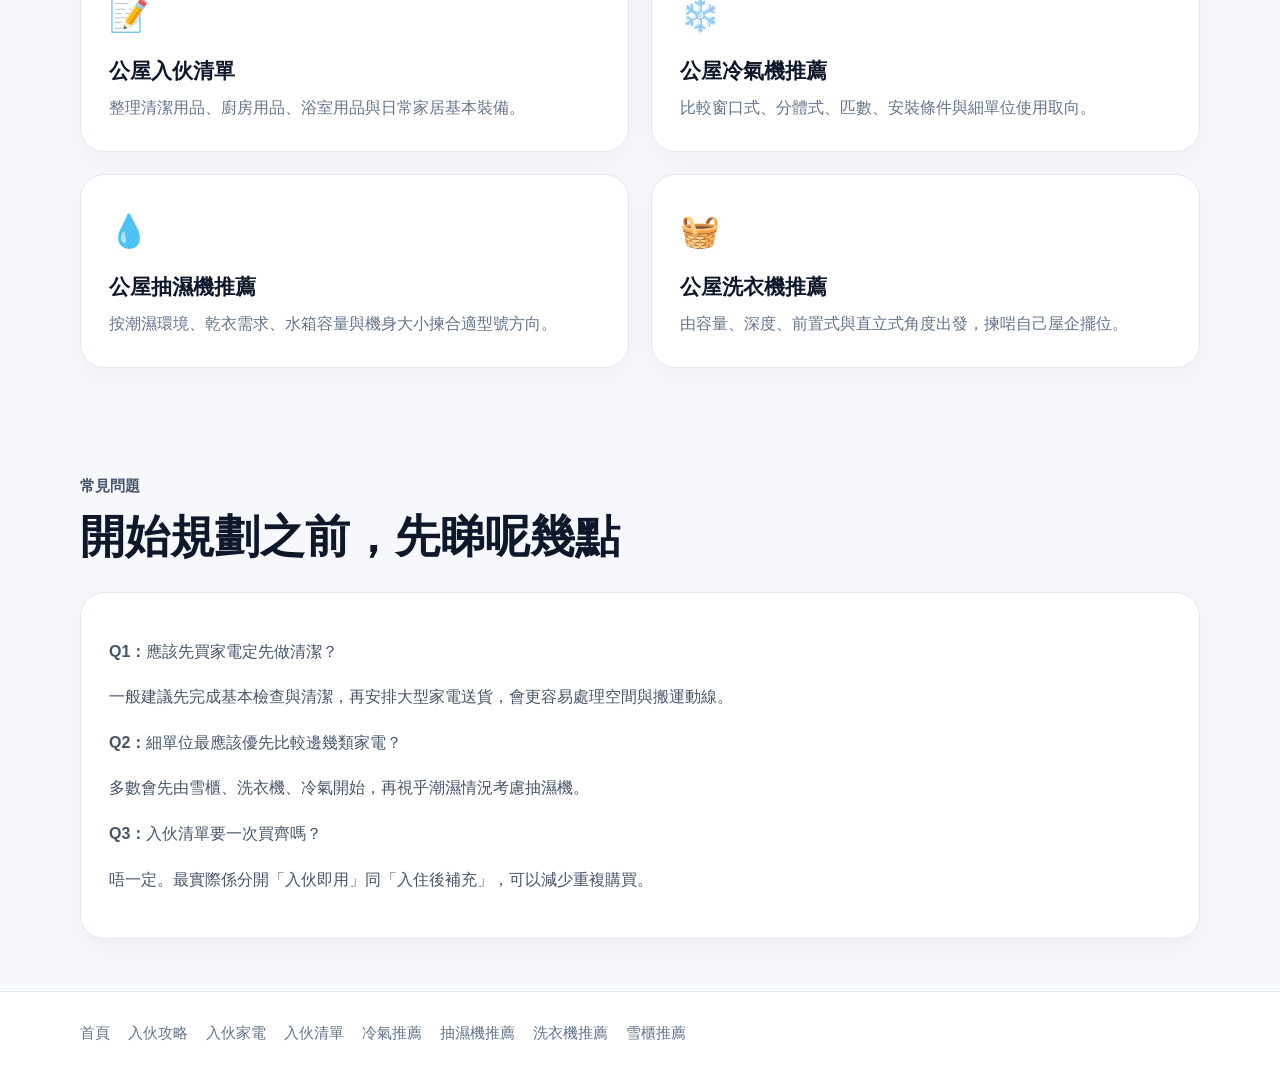
==== commit 44d4df5e: "Update index" ====
--- a/index.html
+++ b/index.html
@@ -5,23 +5,31 @@
   <meta name="viewport" content="width=device-width, initial-scale=1.0">
   <title>公屋易｜由申請到入伙，一站式睇清香港公屋重點</title>
   <meta name="description" content="公屋易集中整理香港公屋輪候時間、入息及資產限額、非長者一人計分制，以及收樓裝修攻略，方便你按自己所處階段快速搵到重點。">
+  <link rel="canonical" href="https://oukii.com/">
   <link rel="stylesheet" href="style.css">
 </head>
 <body>
   <header class="site-header">
     <div class="container header-inner">
-      <a href="index.html" class="site-brand" aria-label="公屋易首頁">公屋易</a>
+      <a href="index.html" class="site-brand" aria-label="公屋易首頁">
+        <span class="brand-icon" aria-hidden="true">
+          <img src="logo.svg" alt="公屋易標誌">
+        </span>
+        <span class="brand-text">公屋易</span>
+      </a>
 
       <div class="header-right">
         <div class="header-datetime" aria-label="日期與時間資訊">
-          <div class="datetime-time" id="hkTime">--:--</div>
+          <div class="datetime-time" id="hkTime">01:42</div>
           <div class="datetime-date-line">
-            <span id="solarDate">--</span>
+            <span id="solarDate">3月12日</span>
             <span>・</span>
-            <span id="weekday">--</span>
+            <span id="weekday">星期四</span>
           </div>
           <div class="datetime-lunar-line">
-            <span id="lunarDate">農曆資料更新中</span>
+            <span id="lunarDate">農曆 正月廿四</span>
+            <span class="solar-term-dot">・</span>
+            <span id="solarTerm">驚蟄</span>
           </div>
         </div>
 
@@ -32,7 +40,7 @@
           <a href="move-in-checklist.html">入伙清單</a>
         </nav>
 
-        <button class="menu-toggle" type="button" aria-label="切換選單" onclick="toggleMenu()">☰</button>
+        <button class="menu-toggle" type="button" onclick="toggleMenu()" aria-label="切換選單">☰</button>
       </div>
     </div>
 
@@ -50,32 +58,30 @@
 
   <main>
     <section class="hero-section">
-      <div class="container">
-        <div class="hero-wrap">
-          <div class="hero-topline">
-            <span class="status-dot" aria-hidden="true"></span>
-            <span>香港公屋資訊整合平台</span>
-          </div>
+      <div class="container hero-wrap">
+        <div class="hero-topline">
+          <span class="status-dot" aria-hidden="true"></span>
+          <span>香港公屋資訊整合平台</span>
+        </div>
 
-          <h1 class="hero-title">
-            由申請到入伙，<span class="highlight">一站式睇清</span>香港公屋重點
-          </h1>
+        <h1 class="hero-title">
+          由申請到入伙，<span class="highlight">一站式睇清</span>香港公屋重點
+        </h1>
 
-          <p class="hero-desc">
-            公屋易集中整理香港公屋輪候時間、入息及資產限額、非長者一人計分制，
-            以及收樓裝修攻略，方便你按自己所處階段快速搵到重點。
-          </p>
+        <p class="hero-desc">
+          公屋易集中整理香港公屋輪候時間、入息及資產限額、非長者一人計分制，
+          以及收樓裝修攻略，方便你按自己所處階段快速搵到重點。
+        </p>
 
-          <div class="hero-meta">
-            <span class="meta-pill">最後更新：2026年3月11日</span>
-            <span class="meta-pill">內容類型：首頁整合版</span>
-            <span class="meta-pill">資料整理：房委會／公開資訊</span>
-          </div>
+        <div class="hero-meta">
+          <span class="meta-pill">最後更新：2026年3月11日</span>
+          <span class="meta-pill">內容類型：首頁整合版</span>
+          <span class="meta-pill">資料整理：房委會／公開資訊</span>
+        </div>
 
-          <div class="hero-actions">
-            <a class="primary-btn" href="#topics">開始睇主題</a>
-            <a class="secondary-btn" href="#faq">常見問題</a>
-          </div>
+        <div class="hero-actions">
+          <a class="primary-btn" href="#topics">開始睇主題</a>
+          <a class="secondary-btn" href="#faq">常見問題</a>
         </div>
       </div>
     </section>
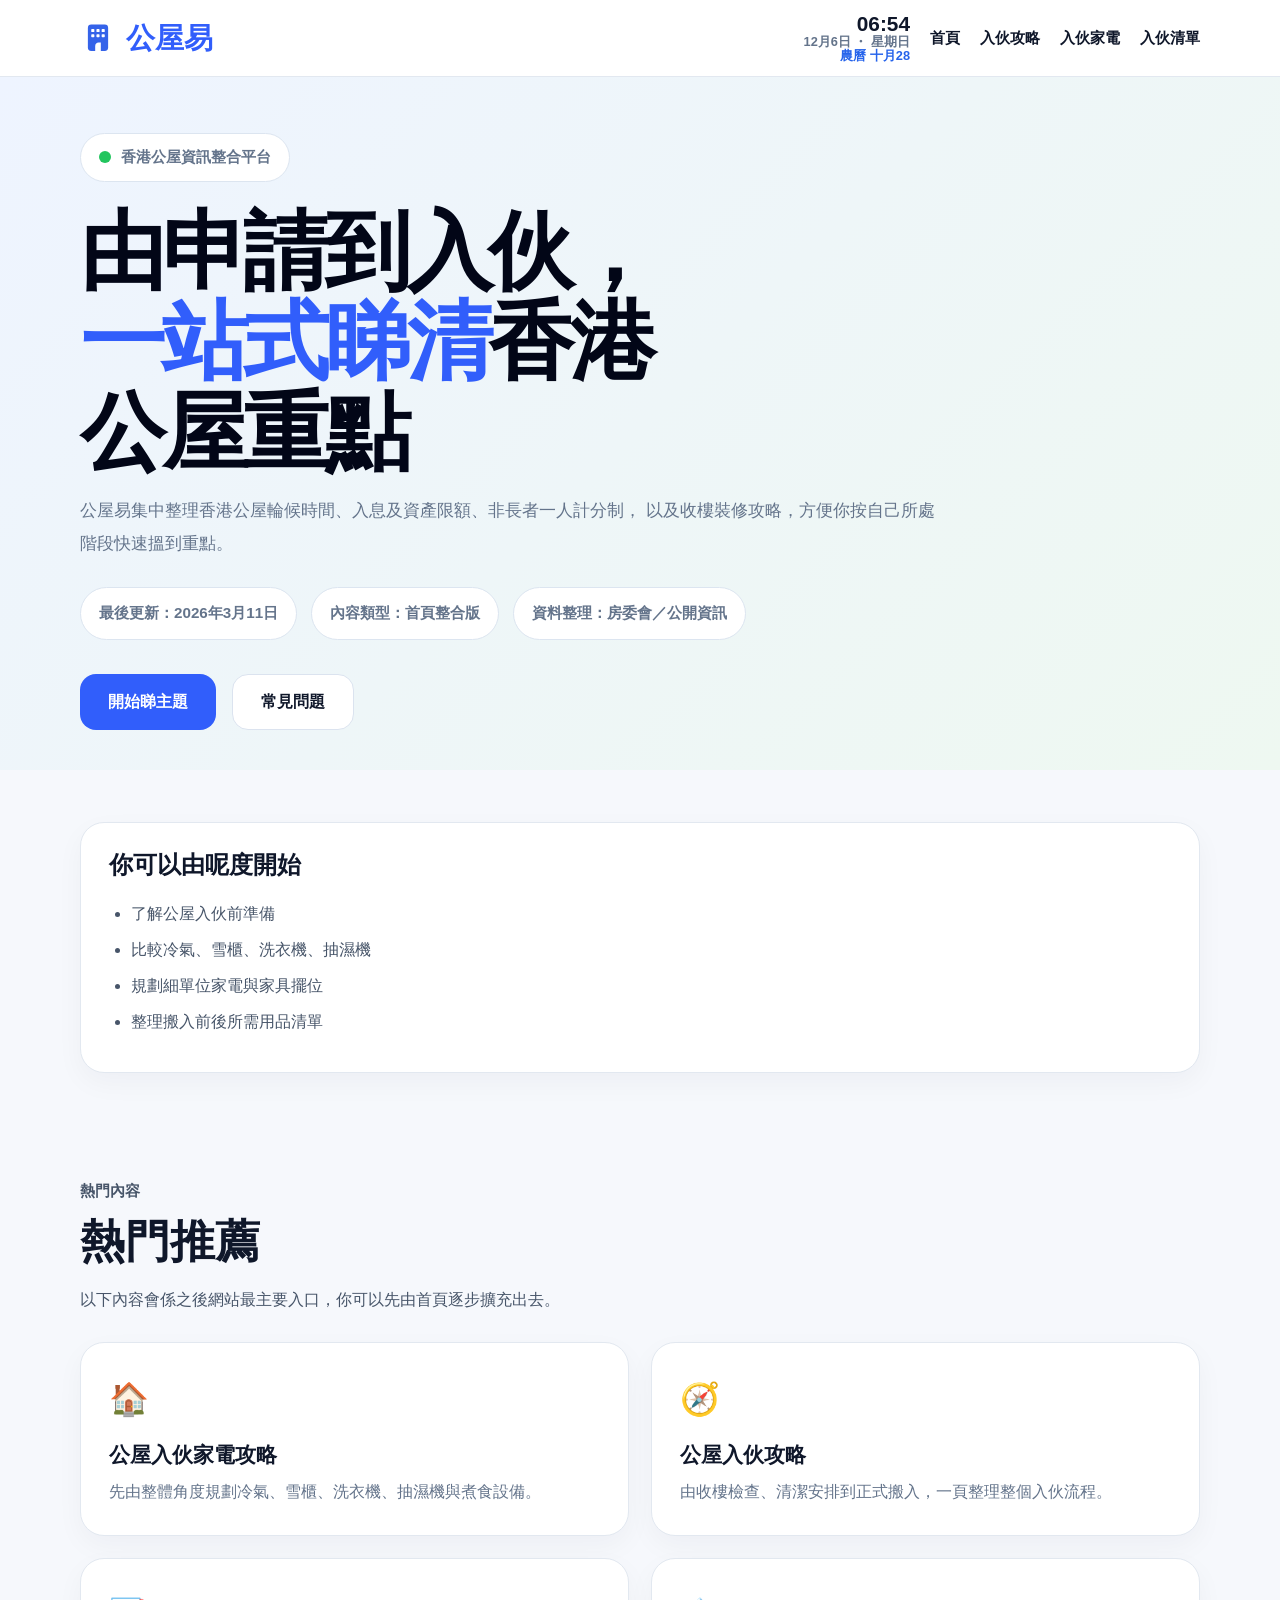
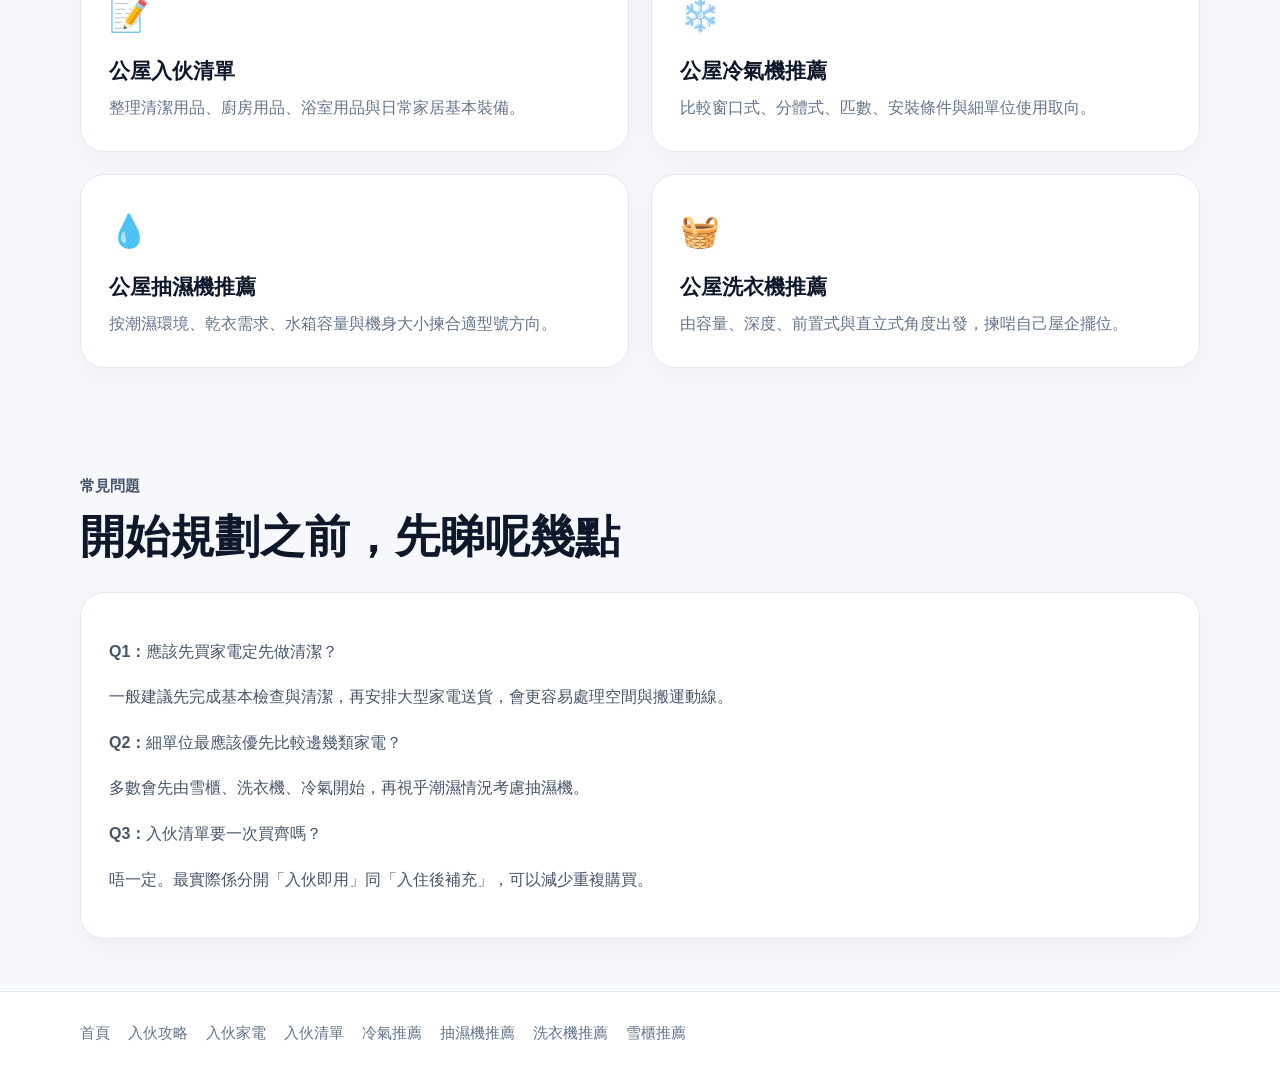
==== commit 6a9d352a: "index css" ====
--- a/index.html
+++ b/index.html
@@ -5,31 +5,27 @@
   <meta name="viewport" content="width=device-width, initial-scale=1.0">
   <title>公屋易｜由申請到入伙，一站式睇清香港公屋重點</title>
   <meta name="description" content="公屋易集中整理香港公屋輪候時間、入息及資產限額、非長者一人計分制，以及收樓裝修攻略，方便你按自己所處階段快速搵到重點。">
-  <link rel="canonical" href="https://oukii.com/">
+  <link rel="icon" type="image/svg+xml" href="logo.svg">
   <link rel="stylesheet" href="style.css">
 </head>
 <body>
   <header class="site-header">
     <div class="container header-inner">
       <a href="index.html" class="site-brand" aria-label="公屋易首頁">
-        <span class="brand-icon" aria-hidden="true">
-          <img src="logo.svg" alt="公屋易標誌">
-        </span>
+        <img src="logo.svg" alt="公屋易標誌" class="site-logo">
         <span class="brand-text">公屋易</span>
       </a>
 
       <div class="header-right">
         <div class="header-datetime" aria-label="日期與時間資訊">
-          <div class="datetime-time" id="hkTime">01:42</div>
+          <div class="datetime-time" id="hkTime">--:--</div>
           <div class="datetime-date-line">
-            <span id="solarDate">3月12日</span>
+            <span id="solarDate">--</span>
             <span>・</span>
-            <span id="weekday">星期四</span>
+            <span id="weekday">--</span>
           </div>
           <div class="datetime-lunar-line">
-            <span id="lunarDate">農曆 正月廿四</span>
-            <span class="solar-term-dot">・</span>
-            <span id="solarTerm">驚蟄</span>
+            <span id="lunarDate">農曆資料更新中</span>
           </div>
         </div>
 
@@ -40,7 +36,7 @@
           <a href="move-in-checklist.html">入伙清單</a>
         </nav>
 
-        <button class="menu-toggle" type="button" onclick="toggleMenu()" aria-label="切換選單">☰</button>
+        <button class="menu-toggle" type="button" aria-label="切換選單" onclick="toggleMenu()">☰</button>
       </div>
     </div>
 
@@ -58,30 +54,32 @@
 
   <main>
     <section class="hero-section">
-      <div class="container hero-wrap">
-        <div class="hero-topline">
-          <span class="status-dot" aria-hidden="true"></span>
-          <span>香港公屋資訊整合平台</span>
-        </div>
+      <div class="container">
+        <div class="hero-wrap">
+          <div class="hero-topline">
+            <span class="status-dot" aria-hidden="true"></span>
+            <span>香港公屋資訊整合平台</span>
+          </div>
 
-        <h1 class="hero-title">
-          由申請到入伙，<span class="highlight">一站式睇清</span>香港公屋重點
-        </h1>
+          <h1 class="hero-title">
+            由申請到入伙，<span class="highlight">一站式睇清</span>香港公屋重點
+          </h1>
 
-        <p class="hero-desc">
-          公屋易集中整理香港公屋輪候時間、入息及資產限額、非長者一人計分制，
-          以及收樓裝修攻略，方便你按自己所處階段快速搵到重點。
-        </p>
+          <p class="hero-desc">
+            公屋易集中整理香港公屋輪候時間、入息及資產限額、非長者一人計分制，
+            以及收樓裝修攻略，方便你按自己所處階段快速搵到重點。
+          </p>
 
-        <div class="hero-meta">
-          <span class="meta-pill">最後更新：2026年3月11日</span>
-          <span class="meta-pill">內容類型：首頁整合版</span>
-          <span class="meta-pill">資料整理：房委會／公開資訊</span>
-        </div>
+          <div class="hero-meta">
+            <span class="meta-pill">最後更新：2026年3月11日</span>
+            <span class="meta-pill">內容類型：首頁整合版</span>
+            <span class="meta-pill">資料整理：房委會／公開資訊</span>
+          </div>
 
-        <div class="hero-actions">
-          <a class="primary-btn" href="#topics">開始睇主題</a>
-          <a class="secondary-btn" href="#faq">常見問題</a>
+          <div class="hero-actions">
+            <a class="primary-btn" href="#topics">開始睇主題</a>
+            <a class="secondary-btn" href="#faq">常見問題</a>
+          </div>
         </div>
       </div>
     </section>
--- a/style.css
+++ b/style.css
@@ -51,11 +51,25 @@
 .site-brand {
   display: inline-flex;
   align-items: center;
+  gap: 10px;
   color: #315efb;
   font-size: 1.8rem;
   font-weight: 800;
   line-height: 1;
   flex-shrink: 0;
+}
+
+.site-logo {
+  width: 36px;
+  height: 36px;
+  display: block;
+  flex-shrink: 0;
+  object-fit: contain;
+}
+
+.brand-text {
+  color: #315efb;
+  font-weight: 800;
 }
 
 .header-right {
@@ -379,6 +393,11 @@
     font-size: 1.45rem;
   }
 
+  .site-logo {
+    width: 32px;
+    height: 32px;
+  }
+
   .header-right {
     gap: 10px;
   }
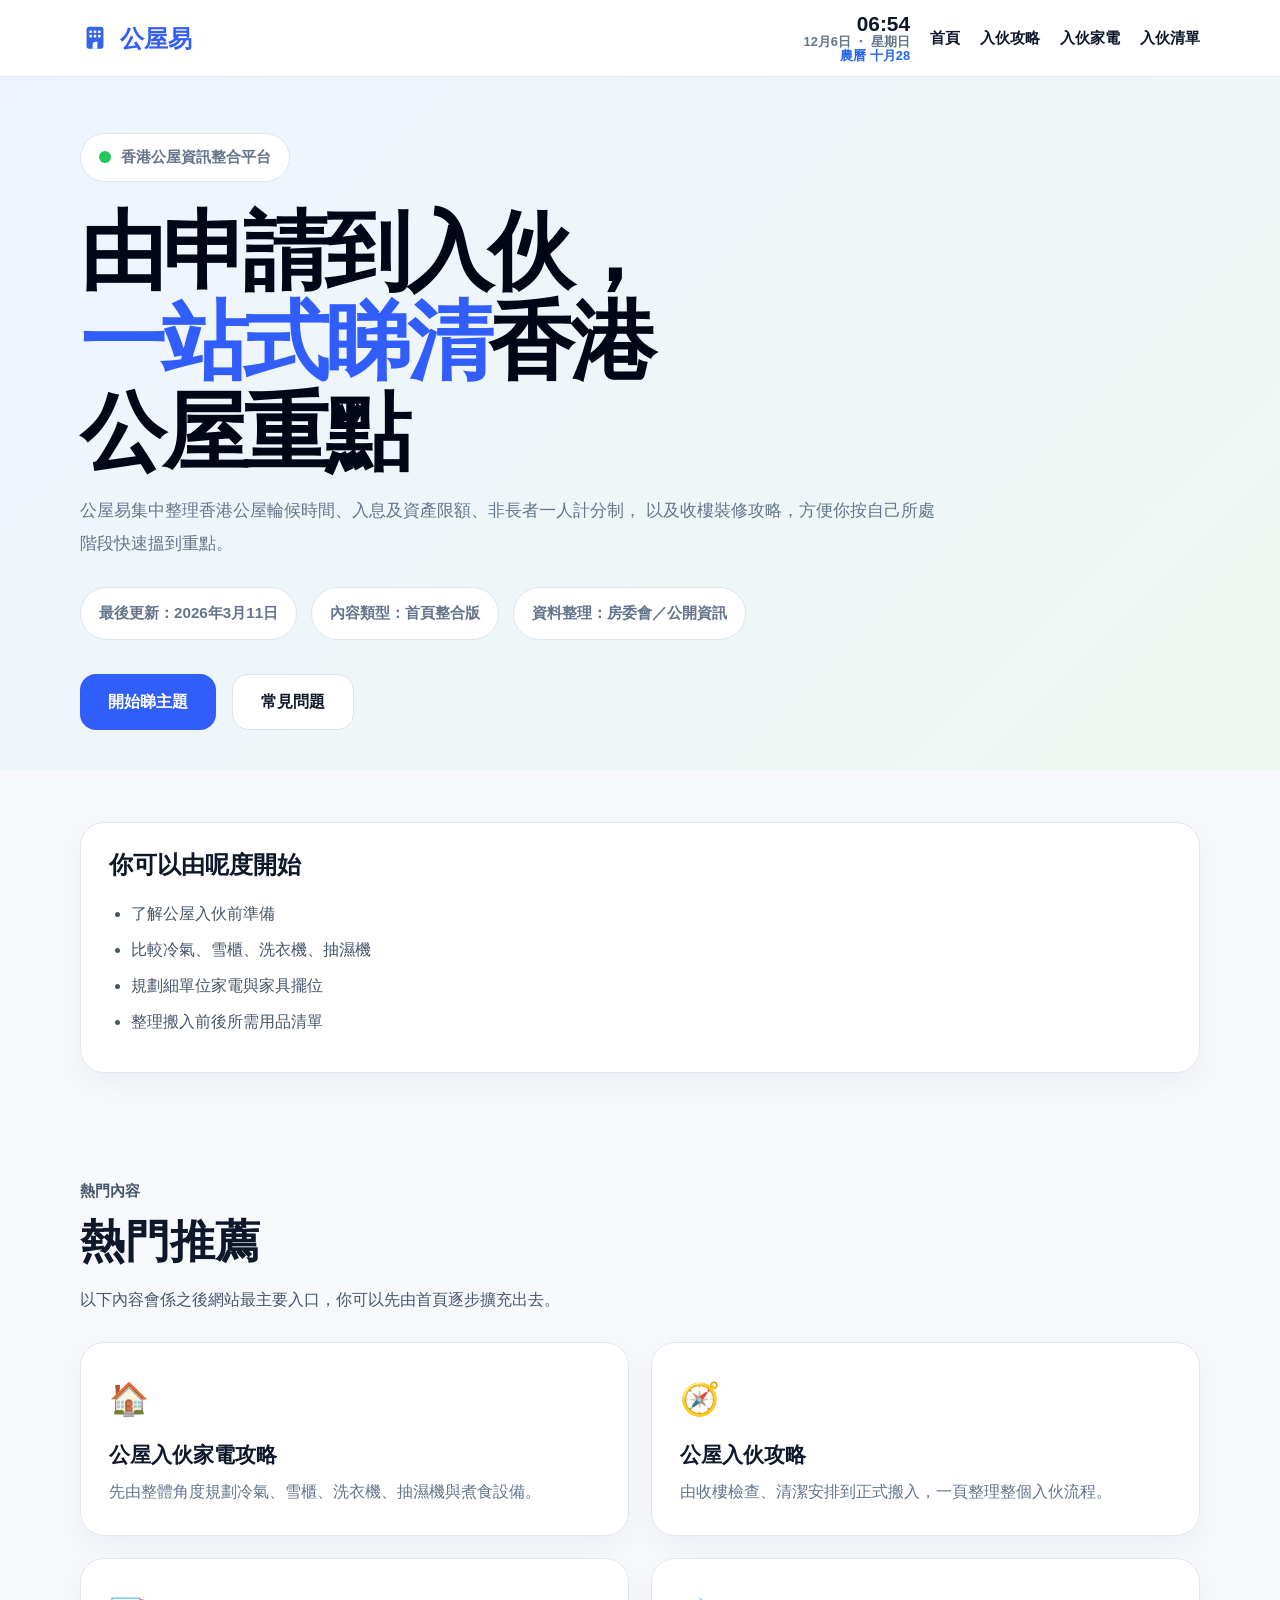
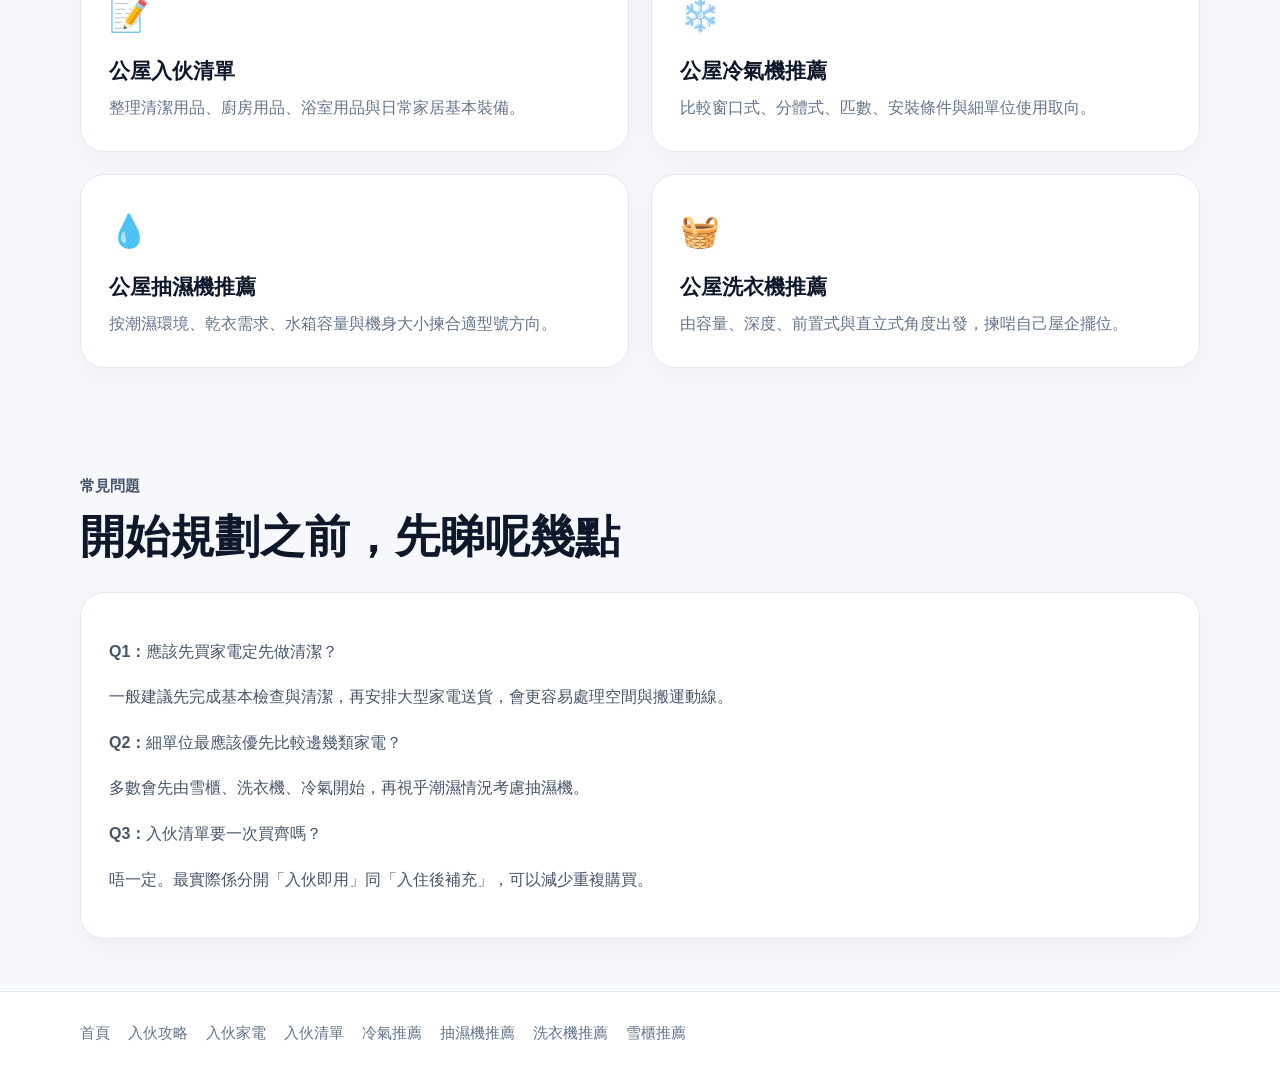
==== commit 336cdd8e: "logo fixed" ====
--- a/index.html
+++ b/index.html
@@ -12,7 +12,8 @@
   <header class="site-header">
     <div class="container header-inner">
       <a href="index.html" class="site-brand" aria-label="公屋易首頁">
-        <img src="logo.svg" alt="公屋易標誌" class="site-logo">
+        <!-- 搵返這一行，改成咁： -->
+        <img src="logo.svg" alt="公屋易標誌" class="site-logo" width="30" height="30">
         <span class="brand-text">公屋易</span>
       </a>
 
--- a/style.css
+++ b/style.css
@@ -52,24 +52,23 @@
   display: inline-flex;
   align-items: center;
   gap: 10px;
+  text-decoration: none; /* 確保冇底線 */
+}
+
+.site-logo {
+  width: 30px !important;   /* 強制設定闊度 */
+  height: 30px !important;  /* 強制設定高度 */
+  min-width: 30px !important;
+  object-fit: contain;
+  display: block;
+}
+
+.brand-text {
+  font-size: 1.5rem;      /* 字體大細 */
+  font-weight: 800;
   color: #315efb;
-  font-size: 1.8rem;
-  font-weight: 800;
   line-height: 1;
-  flex-shrink: 0;
-}
-
-.site-logo {
-  width: 36px;
-  height: 36px;
-  display: block;
-  flex-shrink: 0;
-  object-fit: contain;
-}
-
-.brand-text {
-  color: #315efb;
-  font-weight: 800;
+  padding-top: 2px;       /* 微調令文字同圖案置中對齊 */
 }
 
 .header-right {
